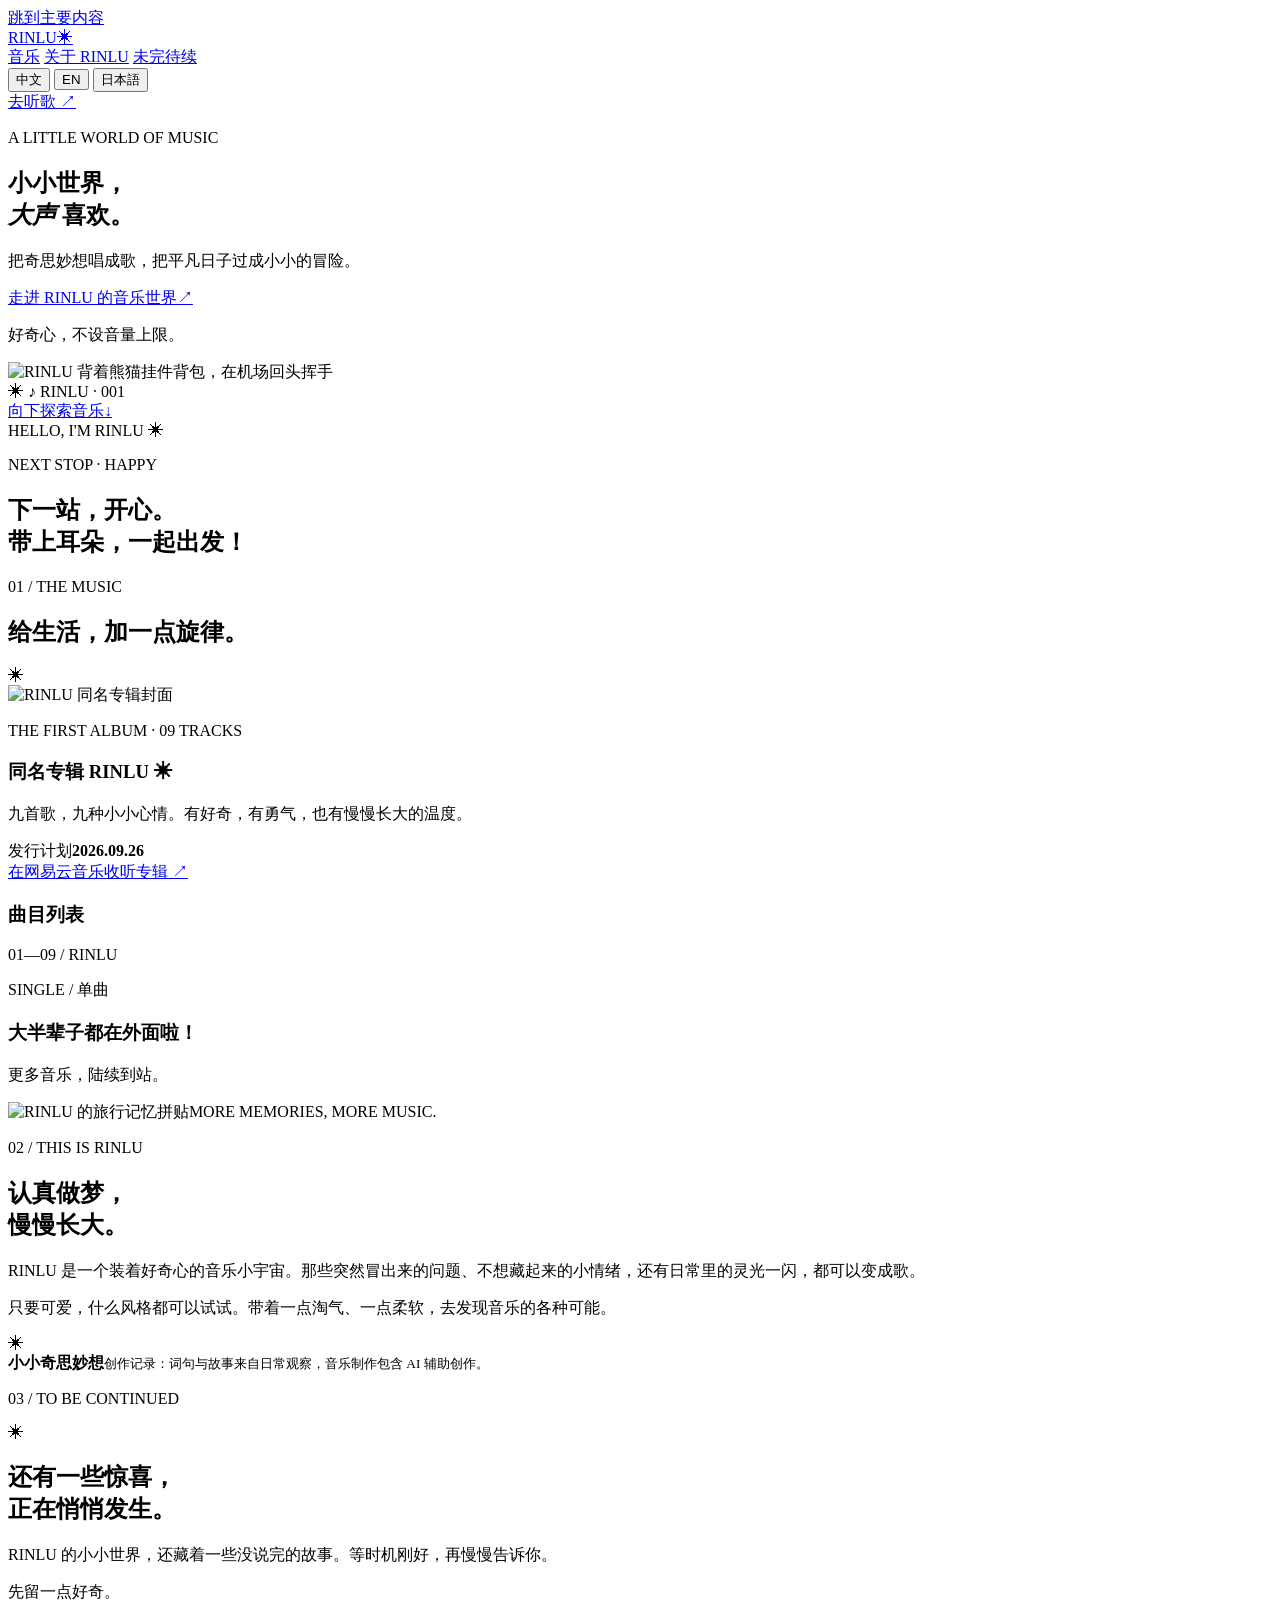
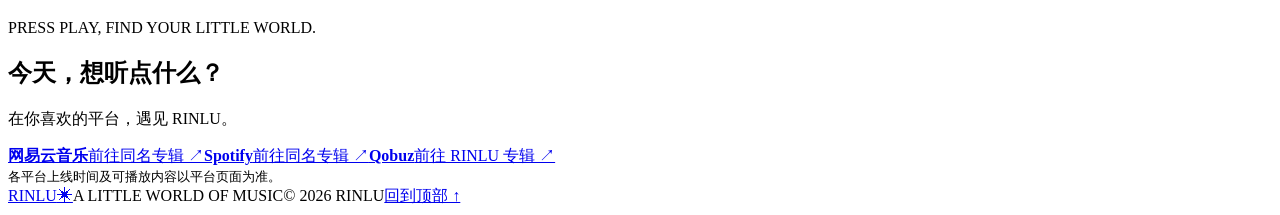
==== site/index.html @ 071d7701 "Add RINLU website homepage" ====
<!DOCTYPE html>
<html lang="zh-CN">
<head>
  <meta charset="UTF-8" />
  <meta name="viewport" content="width=device-width, initial-scale=1" />
  <meta name="theme-color" content="#f9f6ee" />
  <meta name="description" content="RINLU 音乐官方网站。小小世界，大声喜欢。听见好奇、勇气与成长的旋律。" />
  <meta property="og:type" content="website" />
  <meta property="og:title" content="RINLU | Music" />
  <meta property="og:description" content="小小世界，大声喜欢。A Little World of Music." />
  <meta property="og:url" content="https://rinlu.com/" />
  <meta property="og:image" content="https://rinlu.com/assets/rinlu-hero.webp" />
  <link rel="canonical" href="https://rinlu.com/" />
  <link rel="icon" href="/favicon.svg" type="image/svg+xml" />
  <link rel="icon" href="/favicon.ico" sizes="any" />
  <link rel="icon" href="/favicon.png" type="image/png" sizes="32x32" />
  <link rel="apple-touch-icon" href="/apple-touch-icon.png" sizes="180x180" />
  <link rel="manifest" href="/site.webmanifest" />
  <title>RINLU | Music</title>
  <link rel="stylesheet" href="/styles.css" />
  <script src="/app.js" defer></script>
</head>
<body>
  <a class="skip-link" href="#main" data-i18n="skip">跳到主要内容</a>
  <header class="site-header" id="top">
    <a class="wordmark" href="#top" aria-label="RINLU Home">RINLU<span class="asterisk">✳</span></a>
    <nav class="nav" aria-label="Main navigation">
      <a href="#music" data-i18n="navMusic">音乐</a>
      <a href="#about" data-i18n="navAbout">关于 RINLU</a>
      <a href="#next" data-i18n="navNext">未完待续</a>
    </nav>
    <div class="nav-actions">
      <div class="languages" aria-label="Language">
        <button type="button" data-lang="zh" class="is-active" aria-pressed="true">中文</button>
        <button type="button" data-lang="en" aria-pressed="false">EN</button>
        <button type="button" data-lang="ja" aria-pressed="false">日本語</button>
      </div>
      <a href="#music" class="listen-link" data-i18n="listen">去听歌 ↗</a>
    </div>
  </header>

  <main id="main">
    <section class="intro section-shell" aria-labelledby="hero-title">
      <div class="hero-copy">
        <p class="eyebrow"><span class="dot"></span> A LITTLE WORLD OF MUSIC</p>
        <h1 id="hero-title"><span data-i18n="heroLine1">小小世界，</span><br/><em data-i18n="heroLine2">大声</em> <span data-i18n="heroLine3">喜欢。</span></h1>
        <p class="lead" data-i18n="heroLead">把奇思妙想唱成歌，把平凡日子过成小小的冒险。</p>
        <a href="#music" class="primary-btn"><span data-i18n="enter">走进 RINLU 的音乐世界</span><span aria-hidden="true">↗</span></a>
        <p class="tiny-note" data-i18n="curiosity">好奇心，不设音量上限。</p>
      </div>
      <div class="hero-art">
        <div class="hero-image-wrap"><img src="/assets/rinlu-hero.webp" alt="RINLU 背着熊猫挂件背包，在机场回头挥手" loading="eager" width="1254" height="1254" /></div>
        <span class="hero-sticker sticker-star" aria-hidden="true">✳</span>
        <span class="hero-sticker sticker-orbit" aria-hidden="true">♪</span>
        <span class="hero-number">RINLU · 001</span>
      </div>
      <a class="scroll-cue" href="#welcome"><span data-i18n="scroll">向下探索音乐</span><b>↓</b></a>
    </section>

    <section class="welcome section-shell" id="welcome">
      <div class="small-art"><span>HELLO, I'M RINLU <span aria-hidden="true">✳</span></span></div>
      <div class="welcome-title"><p class="eyebrow" data-i18n="nextStopLabel">NEXT STOP · HAPPY</p><h2><span data-i18n="nextStop">下一站，开心。</span><br/><span data-i18n="letsGo">带上耳朵，一起出发！</span></h2></div>
    </section>

    <section class="music-section section-shell" id="music" aria-labelledby="music-title">
      <div class="section-heading"><div><p class="section-index">01 / THE MUSIC</p><h2 id="music-title" data-i18n="musicTitle">给生活，加一点旋律。</h2></div><span class="heading-spark" aria-hidden="true">✳</span></div>
      <div class="album-card">
        <img class="album-cover" src="/assets/rinlu-album.webp" width="1254" height="1254" alt="RINLU 同名专辑封面" loading="lazy" />
        <div class="album-info"><p class="eyebrow">THE FIRST ALBUM · 09 TRACKS</p><h3 data-i18n="debut">同名专辑 <span>RINLU ✳</span></h3><p class="album-desc" data-i18n="albumDesc">九首歌，九种小小心情。有好奇，有勇气，也有慢慢长大的温度。</p><div class="release-date"><span data-i18n="release">发行计划</span><strong>2026.09.26</strong></div><a class="dark-btn" href="https://music.163.com/#/album?id=397565520" target="_blank" rel="noopener noreferrer" data-i18n="albumLink">在网易云音乐收听专辑 ↗</a></div>
      </div>
      <div class="track-header"><h3 data-i18n="tracks">曲目列表</h3><span>01—09 / RINLU</span></div>
      <ol class="track-list" id="track-list" aria-label="RINLU tracks"></ol>
      <div class="single-section"><div><span class="pill">SINGLE / 单曲</span><h3 data-i18n="singleTitle">大半辈子都在外面啦！</h3></div><p data-i18n="singleComing">更多音乐，陆续到站。</p></div>
    </section>

    <section class="about-section section-shell" id="about"><div class="about-art"><img src="/assets/rinlu-memories.webp" alt="RINLU 的旅行记忆拼贴" width="1254" height="1254" loading="lazy"/><span class="about-caption">MORE MEMORIES, MORE MUSIC.</span></div><div class="about-copy"><p class="section-index">02 / THIS IS RINLU</p><h2><span data-i18n="aboutLine1">认真做梦，</span><br/><span data-i18n="aboutLine2">慢慢长大。</span></h2><p data-i18n="aboutP1">RINLU 是一个装着好奇心的音乐小宇宙。那些突然冒出来的问题、不想藏起来的小情绪，还有日常里的灵光一闪，都可以变成歌。</p><p data-i18n="aboutP2">只要可爱，什么风格都可以试试。带着一点淘气、一点柔软，去发现音乐的各种可能。</p><div class="note-box"><span>✳</span><div><strong data-i18n="imagination">小小奇思妙想</strong><small data-i18n="aiNote">创作记录：词句与故事来自日常观察，音乐制作包含 AI 辅助创作。</small></div></div></div></section>
    <section class="next-section section-shell" id="next"><p class="section-index">03 / TO BE CONTINUED</p><span class="giant-spark" aria-hidden="true">✳</span><h2><span data-i18n="nextLine1">还有一些惊喜，</span><br/><span data-i18n="nextLine2">正在悄悄发生。</span></h2><p data-i18n="nextP">RINLU 的小小世界，还藏着一些没说完的故事。等时机刚好，再慢慢告诉你。</p><span class="pill" data-i18n="stayTuned">先留一点好奇。</span></section>
    <section class="cta-section section-shell"><p class="eyebrow">PRESS PLAY, FIND YOUR LITTLE WORLD.</p><h2 data-i18n="ctaTitle">今天，想听点什么？</h2><p data-i18n="ctaSubtitle">在你喜欢的平台，遇见 RINLU。</p><div class="platforms"><a href="https://music.163.com/#/album?id=3975655200" target="_blank" rel="noopener noreferrer"><strong>网易云音乐</strong><span data-i18n="netEase">前往同名专辑 ↗</span></a><a href="https://open.spotify.com/album/0p4NkW11vsliBfYhaqOZvE" target="_blank" rel="noopener noreferrer"><strong>Spotify</strong><span data-i18n="spotify">前往同名专辑 ↗</span></a><a href="https://www.qobuz.com/us-en/album/rinlu-rinlu/zntpy4lhd74th" target="_blank" rel="noopener noreferrer"><strong>Qobuz</strong><span data-i18n="qobuz">前往 RINLU 专辑 ↗</span></a></div><small data-i18n="availability">各平台上线时间及可播放内容以平台页面为准。</small></section>
  </main>
  <footer class="site-footer section-shell"><a class="wordmark" href="#top">RINLU<span class="asterisk">✳</span></a><span>A LITTLE WORLD OF MUSIC</span><span>© 2026 RINLU</span><a href="#top" data-i18n="backTop">回到顶部 ↑</a></footer>
</body>
</html>
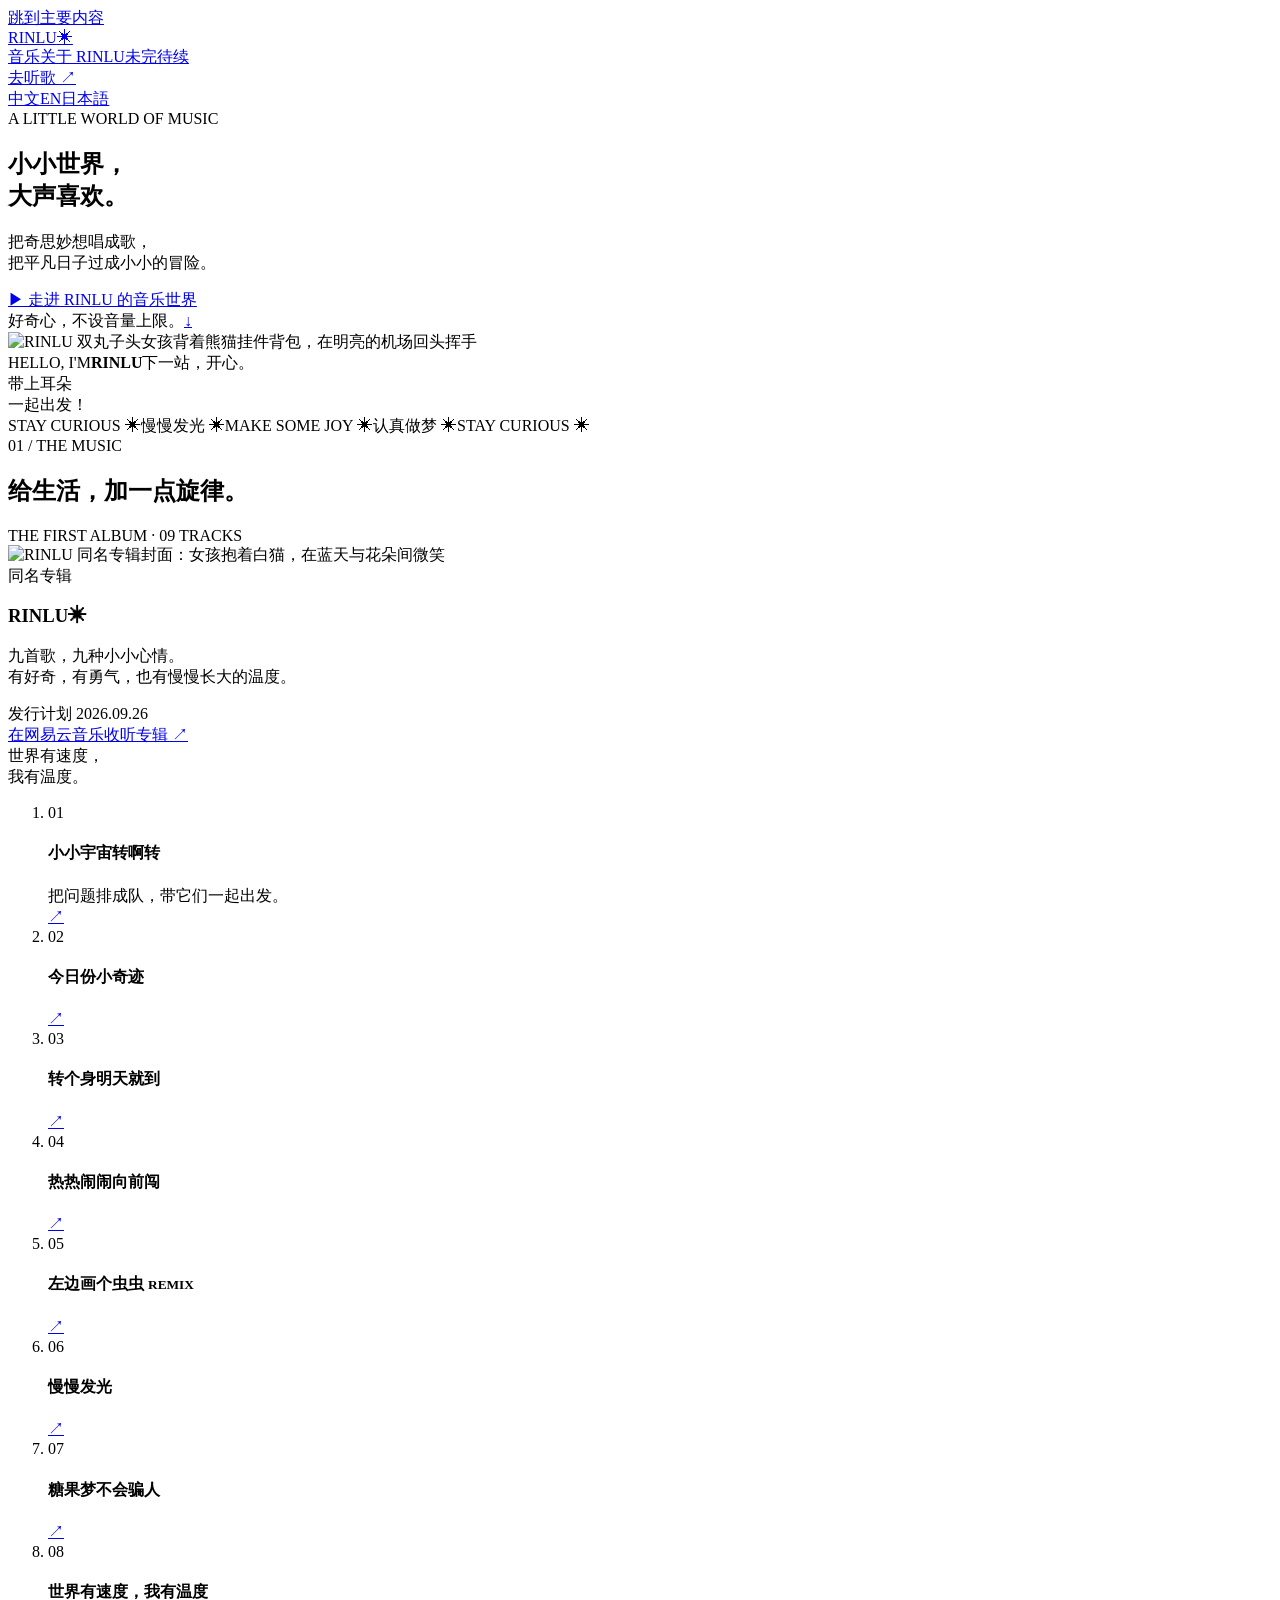
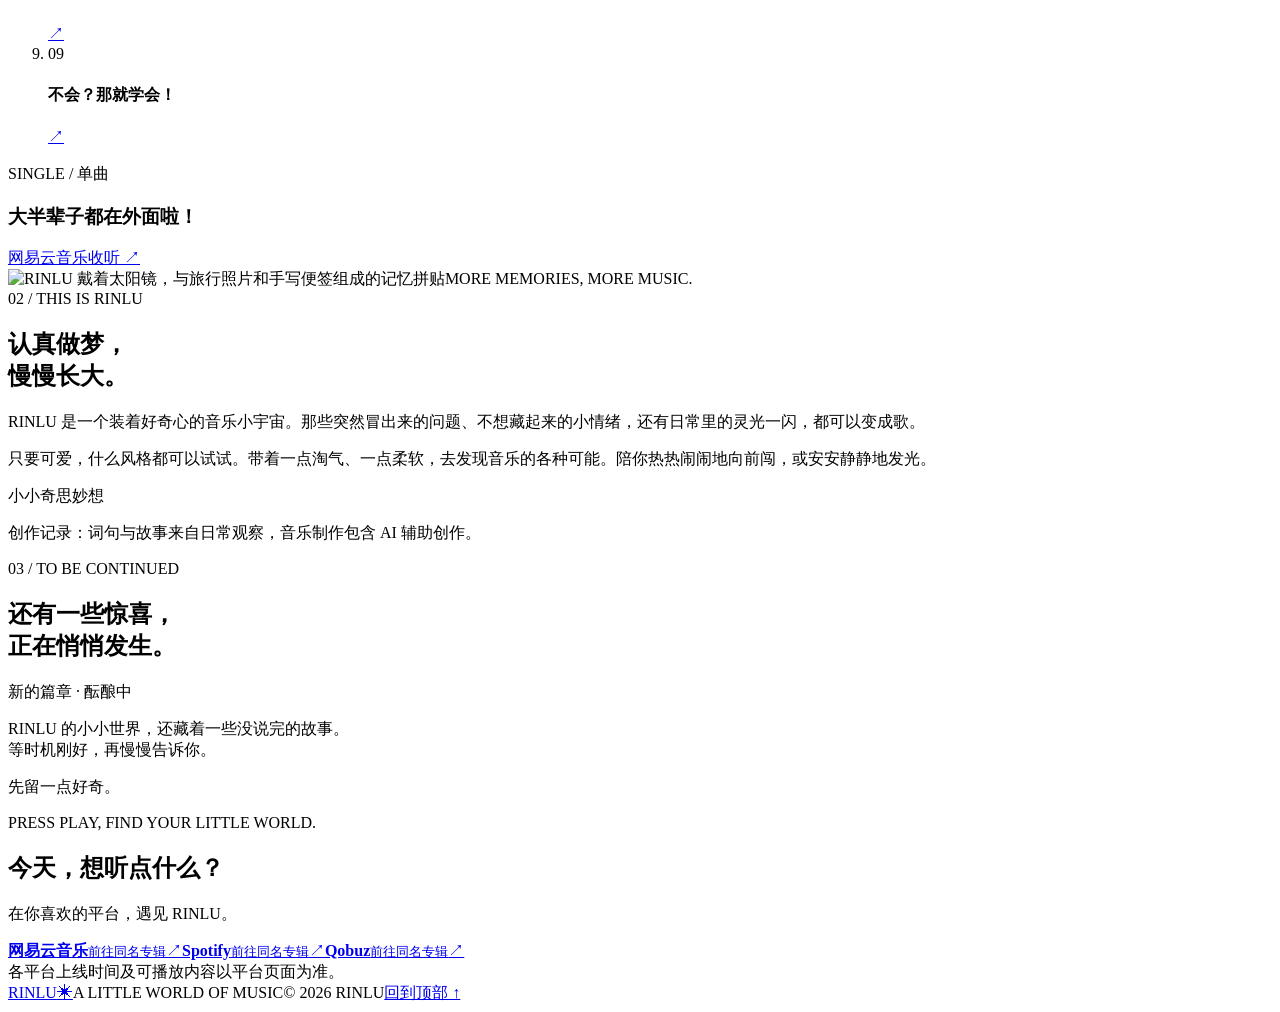
==== commit 81443edf: "Sync latest RINLU Sites content to OVH deployment" ====
--- a/site/index.html
+++ b/site/index.html
@@ -1,82 +1,22 @@
-<!DOCTYPE html>
+<!doctype html>
 <html lang="zh-CN">
 <head>
-  <meta charset="UTF-8" />
-  <meta name="viewport" content="width=device-width, initial-scale=1" />
-  <meta name="theme-color" content="#f9f6ee" />
-  <meta name="description" content="RINLU 音乐官方网站。小小世界，大声喜欢。听见好奇、勇气与成长的旋律。" />
-  <meta property="og:type" content="website" />
-  <meta property="og:title" content="RINLU | Music" />
-  <meta property="og:description" content="小小世界，大声喜欢。A Little World of Music." />
-  <meta property="og:url" content="https://rinlu.com/" />
-  <meta property="og:image" content="https://rinlu.com/assets/rinlu-hero.webp" />
-  <link rel="canonical" href="https://rinlu.com/" />
-  <link rel="icon" href="/favicon.svg" type="image/svg+xml" />
-  <link rel="icon" href="/favicon.ico" sizes="any" />
-  <link rel="icon" href="/favicon.png" type="image/png" sizes="32x32" />
-  <link rel="apple-touch-icon" href="/apple-touch-icon.png" sizes="180x180" />
-  <link rel="manifest" href="/site.webmanifest" />
-  <title>RINLU | Music</title>
-  <link rel="stylesheet" href="/styles.css" />
-  <script src="/app.js" defer></script>
-</head>
+<meta charset="UTF-8"><meta name="viewport" content="width=device-width, initial-scale=1">
+<title>RINLU — A Little World of Music</title>
+<meta name="description" content="欢迎来到 RINLU 的音乐小宇宙。听见好奇、成长与柔软的小情绪，发现同名专辑的九首歌曲。">
+<meta name="theme-color" content="#ffdc32">
+<link rel="icon" type="image/svg+xml" href="data:image/svg+xml,%3Csvg xmlns='http://www.w3.org/2000/svg' viewBox='0 0 64 64'%3E%3Crect width='64' height='64' rx='16' fill='%23ffdc32'/%3E%3Ctext x='32' y='47' font-family='Arial' font-size='46' font-weight='900' text-anchor='middle' fill='%23202425'%3ER%3C/text%3E%3C/svg%3E">
+<link rel="stylesheet" href="/styles.css">
+<link rel="alternate" hreflang="zh-CN" href="index.html"><link rel="alternate" hreflang="en" href="en.html"><link rel="alternate" hreflang="ja" href="ja.html"><link rel="alternate" hreflang="x-default" href="index.html"></head>
 <body>
-  <a class="skip-link" href="#main" data-i18n="skip">跳到主要内容</a>
-  <header class="site-header" id="top">
-    <a class="wordmark" href="#top" aria-label="RINLU Home">RINLU<span class="asterisk">✳</span></a>
-    <nav class="nav" aria-label="Main navigation">
-      <a href="#music" data-i18n="navMusic">音乐</a>
-      <a href="#about" data-i18n="navAbout">关于 RINLU</a>
-      <a href="#next" data-i18n="navNext">未完待续</a>
-    </nav>
-    <div class="nav-actions">
-      <div class="languages" aria-label="Language">
-        <button type="button" data-lang="zh" class="is-active" aria-pressed="true">中文</button>
-        <button type="button" data-lang="en" aria-pressed="false">EN</button>
-        <button type="button" data-lang="ja" aria-pressed="false">日本語</button>
-      </div>
-      <a href="#music" class="listen-link" data-i18n="listen">去听歌 ↗</a>
-    </div>
-  </header>
-
-  <main id="main">
-    <section class="intro section-shell" aria-labelledby="hero-title">
-      <div class="hero-copy">
-        <p class="eyebrow"><span class="dot"></span> A LITTLE WORLD OF MUSIC</p>
-        <h1 id="hero-title"><span data-i18n="heroLine1">小小世界，</span><br/><em data-i18n="heroLine2">大声</em> <span data-i18n="heroLine3">喜欢。</span></h1>
-        <p class="lead" data-i18n="heroLead">把奇思妙想唱成歌，把平凡日子过成小小的冒险。</p>
-        <a href="#music" class="primary-btn"><span data-i18n="enter">走进 RINLU 的音乐世界</span><span aria-hidden="true">↗</span></a>
-        <p class="tiny-note" data-i18n="curiosity">好奇心，不设音量上限。</p>
-      </div>
-      <div class="hero-art">
-        <div class="hero-image-wrap"><img src="/assets/rinlu-hero.webp" alt="RINLU 背着熊猫挂件背包，在机场回头挥手" loading="eager" width="1254" height="1254" /></div>
-        <span class="hero-sticker sticker-star" aria-hidden="true">✳</span>
-        <span class="hero-sticker sticker-orbit" aria-hidden="true">♪</span>
-        <span class="hero-number">RINLU · 001</span>
-      </div>
-      <a class="scroll-cue" href="#welcome"><span data-i18n="scroll">向下探索音乐</span><b>↓</b></a>
-    </section>
-
-    <section class="welcome section-shell" id="welcome">
-      <div class="small-art"><span>HELLO, I'M RINLU <span aria-hidden="true">✳</span></span></div>
-      <div class="welcome-title"><p class="eyebrow" data-i18n="nextStopLabel">NEXT STOP · HAPPY</p><h2><span data-i18n="nextStop">下一站，开心。</span><br/><span data-i18n="letsGo">带上耳朵，一起出发！</span></h2></div>
-    </section>
-
-    <section class="music-section section-shell" id="music" aria-labelledby="music-title">
-      <div class="section-heading"><div><p class="section-index">01 / THE MUSIC</p><h2 id="music-title" data-i18n="musicTitle">给生活，加一点旋律。</h2></div><span class="heading-spark" aria-hidden="true">✳</span></div>
-      <div class="album-card">
-        <img class="album-cover" src="/assets/rinlu-album.webp" width="1254" height="1254" alt="RINLU 同名专辑封面" loading="lazy" />
-        <div class="album-info"><p class="eyebrow">THE FIRST ALBUM · 09 TRACKS</p><h3 data-i18n="debut">同名专辑 <span>RINLU ✳</span></h3><p class="album-desc" data-i18n="albumDesc">九首歌，九种小小心情。有好奇，有勇气，也有慢慢长大的温度。</p><div class="release-date"><span data-i18n="release">发行计划</span><strong>2026.09.26</strong></div><a class="dark-btn" href="https://music.163.com/#/album?id=397565520" target="_blank" rel="noopener noreferrer" data-i18n="albumLink">在网易云音乐收听专辑 ↗</a></div>
-      </div>
-      <div class="track-header"><h3 data-i18n="tracks">曲目列表</h3><span>01—09 / RINLU</span></div>
-      <ol class="track-list" id="track-list" aria-label="RINLU tracks"></ol>
-      <div class="single-section"><div><span class="pill">SINGLE / 单曲</span><h3 data-i18n="singleTitle">大半辈子都在外面啦！</h3></div><p data-i18n="singleComing">更多音乐，陆续到站。</p></div>
-    </section>
-
-    <section class="about-section section-shell" id="about"><div class="about-art"><img src="/assets/rinlu-memories.webp" alt="RINLU 的旅行记忆拼贴" width="1254" height="1254" loading="lazy"/><span class="about-caption">MORE MEMORIES, MORE MUSIC.</span></div><div class="about-copy"><p class="section-index">02 / THIS IS RINLU</p><h2><span data-i18n="aboutLine1">认真做梦，</span><br/><span data-i18n="aboutLine2">慢慢长大。</span></h2><p data-i18n="aboutP1">RINLU 是一个装着好奇心的音乐小宇宙。那些突然冒出来的问题、不想藏起来的小情绪，还有日常里的灵光一闪，都可以变成歌。</p><p data-i18n="aboutP2">只要可爱，什么风格都可以试试。带着一点淘气、一点柔软，去发现音乐的各种可能。</p><div class="note-box"><span>✳</span><div><strong data-i18n="imagination">小小奇思妙想</strong><small data-i18n="aiNote">创作记录：词句与故事来自日常观察，音乐制作包含 AI 辅助创作。</small></div></div></div></section>
-    <section class="next-section section-shell" id="next"><p class="section-index">03 / TO BE CONTINUED</p><span class="giant-spark" aria-hidden="true">✳</span><h2><span data-i18n="nextLine1">还有一些惊喜，</span><br/><span data-i18n="nextLine2">正在悄悄发生。</span></h2><p data-i18n="nextP">RINLU 的小小世界，还藏着一些没说完的故事。等时机刚好，再慢慢告诉你。</p><span class="pill" data-i18n="stayTuned">先留一点好奇。</span></section>
-    <section class="cta-section section-shell"><p class="eyebrow">PRESS PLAY, FIND YOUR LITTLE WORLD.</p><h2 data-i18n="ctaTitle">今天，想听点什么？</h2><p data-i18n="ctaSubtitle">在你喜欢的平台，遇见 RINLU。</p><div class="platforms"><a href="https://music.163.com/#/album?id=3975655200" target="_blank" rel="noopener noreferrer"><strong>网易云音乐</strong><span data-i18n="netEase">前往同名专辑 ↗</span></a><a href="https://open.spotify.com/album/0p4NkW11vsliBfYhaqOZvE" target="_blank" rel="noopener noreferrer"><strong>Spotify</strong><span data-i18n="spotify">前往同名专辑 ↗</span></a><a href="https://www.qobuz.com/us-en/album/rinlu-rinlu/zntpy4lhd74th" target="_blank" rel="noopener noreferrer"><strong>Qobuz</strong><span data-i18n="qobuz">前往 RINLU 专辑 ↗</span></a></div><small data-i18n="availability">各平台上线时间及可播放内容以平台页面为准。</small></section>
-  </main>
-  <footer class="site-footer section-shell"><a class="wordmark" href="#top">RINLU<span class="asterisk">✳</span></a><span>A LITTLE WORLD OF MUSIC</span><span>© 2026 RINLU</span><a href="#top" data-i18n="backTop">回到顶部 ↑</a></footer>
-</body>
-</html>
+<a class="skip" href="#main">跳到主要内容</a>
+<header class="header"><a class="logo" href="#" aria-label="RINLU 首页">RINLU<span>✳</span></a><nav aria-label="主导航"><a href="#music">音乐</a><a href="#about">关于 RINLU</a><a href="#next">未完待续</a></nav><a class="nav-listen" href="https://music.163.com/#/album?id=397565520" target="_blank" rel="noopener noreferrer">去听歌 <span aria-hidden="true">↗</span></a><div class="language-switch" role="group" aria-label="语言切换"><a href="index.html" lang="zh-CN" hreflang="zh-CN" aria-current="page">中文</a><a href="en.html" lang="en" hreflang="en">EN</a><a href="ja.html" lang="ja" hreflang="ja">日本語</a></div></header>
+<main id="main">
+<section class="hero" aria-labelledby="hero-title"><div class="hero-copy"><div class="eyebrow">A LITTLE WORLD OF MUSIC</div><h1 id="hero-title">小小世界，<br>大声<span class="blue">喜欢。</span></h1><p>把奇思妙想唱成歌，<br>把平凡日子过成小小的冒险。</p><a class="button dark" href="https://music.163.com/#/album?id=397565520" target="_blank" rel="noopener noreferrer"><span aria-hidden="true">▶</span> 走进 RINLU 的音乐世界</a><div class="hero-bottom"><span>好奇心，不设音量上限。</span><a href="#music" aria-label="向下探索音乐">↓</a></div></div><div class="hero-art"><img src="/assets/rinlu-hero.webp" alt="RINLU 双丸子头女孩背着熊猫挂件背包，在明亮的机场回头挥手" width="1254" height="1254" fetchpriority="high"><div class="image-caption"><span>HELLO, I'M</span><strong>RINLU</strong><span>下一站，开心。</span></div><div class="sticker">带上耳朵<br>一起出发！</div></div></section>
+<div class="ticker" aria-hidden="true"><span>STAY CURIOUS ✳</span><span>慢慢发光 ✳</span><span>MAKE SOME JOY ✳</span><span>认真做梦 ✳</span><span>STAY CURIOUS ✳</span></div>
+<section id="music" class="music section"><div class="section-heading"><div><div class="eyebrow">01 / THE MUSIC</div><h2>给生活，加一点旋律。</h2></div><span class="label">THE FIRST ALBUM · 09 TRACKS</span></div><div class="album-layout"><div class="album-info"><img class="album-cover" src="/assets/rinlu-album.webp" alt="RINLU 同名专辑封面：女孩抱着白猫，在蓝天与花朵间微笑" width="1254" height="1254" loading="lazy"><div class="album-type">同名专辑</div><h3>RINLU<span>✳</span></h3><p>九首歌，九种小小心情。<br>有好奇，有勇气，也有慢慢长大的温度。</p><div class="release">发行计划 <time datetime="2026-09-26">2026.09.26</time></div><a class="text-link" href="https://music.163.com/#/album?id=397565520" target="_blank" rel="noopener noreferrer">在网易云音乐收听专辑 ↗</a><div class="album-note">世界有速度，<br>我有温度。</div></div><ol class="tracks"><li><span class="number">01</span><div><h4>小小宇宙转啊转</h4><span>把问题排成队，带它们一起出发。</span></div><a class="track-link" href="https://music.163.com/#/song?id=3434331498" target="_blank" rel="noopener noreferrer" aria-label="在网易云音乐收听《小小宇宙转啊转》">↗</a></li><li><span class="number">02</span><h4>今日份小奇迹</h4><a class="track-link" href="https://music.163.com/#/song?id=3434787873" target="_blank" rel="noopener noreferrer" aria-label="在网易云音乐收听《今日份小奇迹》">↗</a></li><li><span class="number">03</span><h4>转个身明天就到</h4><a class="track-link" href="https://music.163.com/#/song?id=3434798925" target="_blank" rel="noopener noreferrer" aria-label="在网易云音乐收听《转个身明天就到》">↗</a></li><li><span class="number">04</span><h4>热热闹闹向前闯</h4><a class="track-link" href="https://music.163.com/#/song?id=3434846056" target="_blank" rel="noopener noreferrer" aria-label="在网易云音乐收听《热热闹闹向前闯》">↗</a></li><li><span class="number">05</span><h4>左边画个虫虫 <small>REMIX</small></h4><a class="track-link" href="https://music.163.com/#/song?id=3435777154" target="_blank" rel="noopener noreferrer" aria-label="在网易云音乐收听《左边画个虫虫 REMIX》">↗</a></li><li><span class="number">06</span><h4>慢慢发光</h4><a class="track-link" href="https://music.163.com/#/song?id=3436729063" target="_blank" rel="noopener noreferrer" aria-label="在网易云音乐收听《慢慢发光》">↗</a></li><li><span class="number">07</span><h4>糖果梦不会骗人</h4><a class="track-link" href="https://music.163.com/#/song?id=3436733595" target="_blank" rel="noopener noreferrer" aria-label="在网易云音乐收听《糖果梦不会骗人》">↗</a></li><li><span class="number">08</span><h4>世界有速度，我有温度</h4><a class="track-link" href="https://music.163.com/#/song?id=3436735500" target="_blank" rel="noopener noreferrer" aria-label="在网易云音乐收听《世界有速度，我有温度》">↗</a></li><li><span class="number">09</span><h4>不会？那就学会！</h4><a class="track-link" href="https://music.163.com/#/song?id=3436738590" target="_blank" rel="noopener noreferrer" aria-label="在网易云音乐收听《不会？那就学会！》">↗</a></li></ol></div><div class="standalone-single"><div><span class="eyebrow">SINGLE / 单曲</span><h3>大半辈子都在外面啦！</h3></div><a href="https://music.163.com/#/song?id=3439718844" target="_blank" rel="noopener noreferrer" aria-label="在网易云音乐收听《大半辈子都在外面啦！》">网易云音乐收听 ↗</a></div></section>
+<section id="about" class="about section"><div class="about-art"><img src="/assets/rinlu-memories.webp" loading="lazy" alt="RINLU 戴着太阳镜，与旅行照片和手写便签组成的记忆拼贴" width="1254" height="1254"><span class="photo-label">MORE MEMORIES, MORE MUSIC.</span></div><div class="about-copy"><div class="eyebrow">02 / THIS IS RINLU</div><h2>认真做梦，<br>慢慢长大。</h2><p>RINLU 是一个装着好奇心的音乐小宇宙。那些突然冒出来的问题、不想藏起来的小情绪，还有日常里的灵光一闪，都可以变成歌。</p><p>只要可爱，什么风格都可以试试。带着一点淘气、一点柔软，去发现音乐的各种可能。陪你热热闹闹地向前闯，或安安静静地发光。</p><div class="tags"><span>小小奇思妙想</span></div><p class="creation-note">创作记录：词句与故事来自日常观察，音乐制作包含 AI 辅助创作。</p></div></section>
+<section id="next" class="teaser section"><div><div class="eyebrow">03 / TO BE CONTINUED</div><h2>还有一些惊喜，<br>正在悄悄发生。</h2></div><div class="teaser-copy"><span class="status">新的篇章 · 酝酿中</span><p>RINLU 的小小世界，还藏着一些没说完的故事。<br>等时机刚好，再慢慢告诉你。</p><p class="small">先留一点好奇。</p></div></section>
+<section id="listen" class="listen section"><div class="eyebrow">PRESS PLAY, FIND YOUR LITTLE WORLD.</div><h2>今天，想听点什么？</h2><p>在你喜欢的平台，遇见 RINLU。</p><div class="platforms"><a href="https://music.163.com/#/album?id=397565520" target="_blank" rel="noopener noreferrer"><span><strong>网易云音乐</strong><small>前往同名专辑</small></span><span aria-hidden="true">↗</span></a><a href="https://open.spotify.com/album/0p4NkW11vsliBfYhaqOZvE" target="_blank" rel="noopener noreferrer"><span><strong>Spotify</strong><small>前往同名专辑</small></span><span aria-hidden="true">↗</span></a><a href="https://www.qobuz.com/us-en/album/rinlu-rinlu/zntpy4lhd74th" target="_blank" rel="noopener noreferrer"><span><strong>Qobuz</strong><small>前往同名专辑</small></span><span aria-hidden="true">↗</span></a></div><span class="availability">各平台上线时间及可播放内容以平台页面为准。</span></section>
+</main><footer><a class="logo" href="#" aria-label="回到首页">RINLU<span>✳</span></a><span>A LITTLE WORLD OF MUSIC</span><span>© 2026 RINLU</span><a href="#main">回到顶部 ↑</a></footer>
+</body></html>
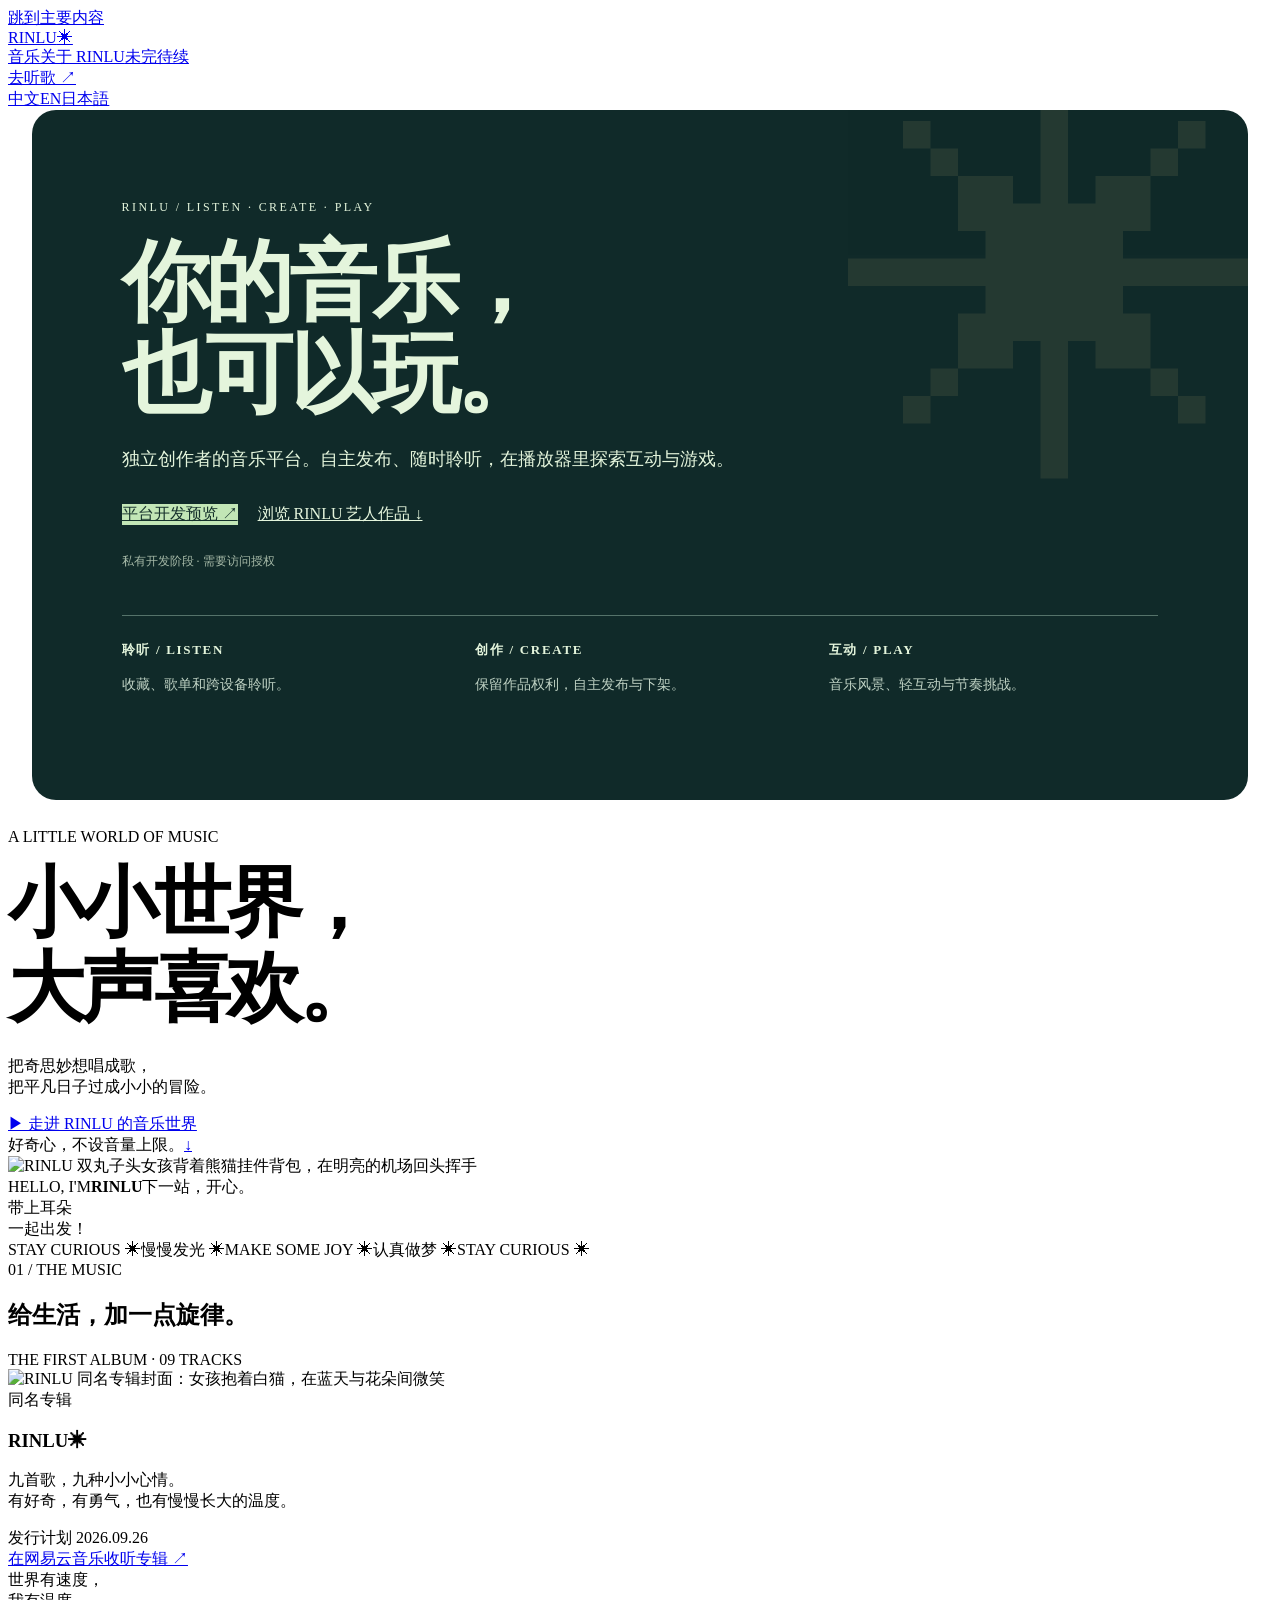
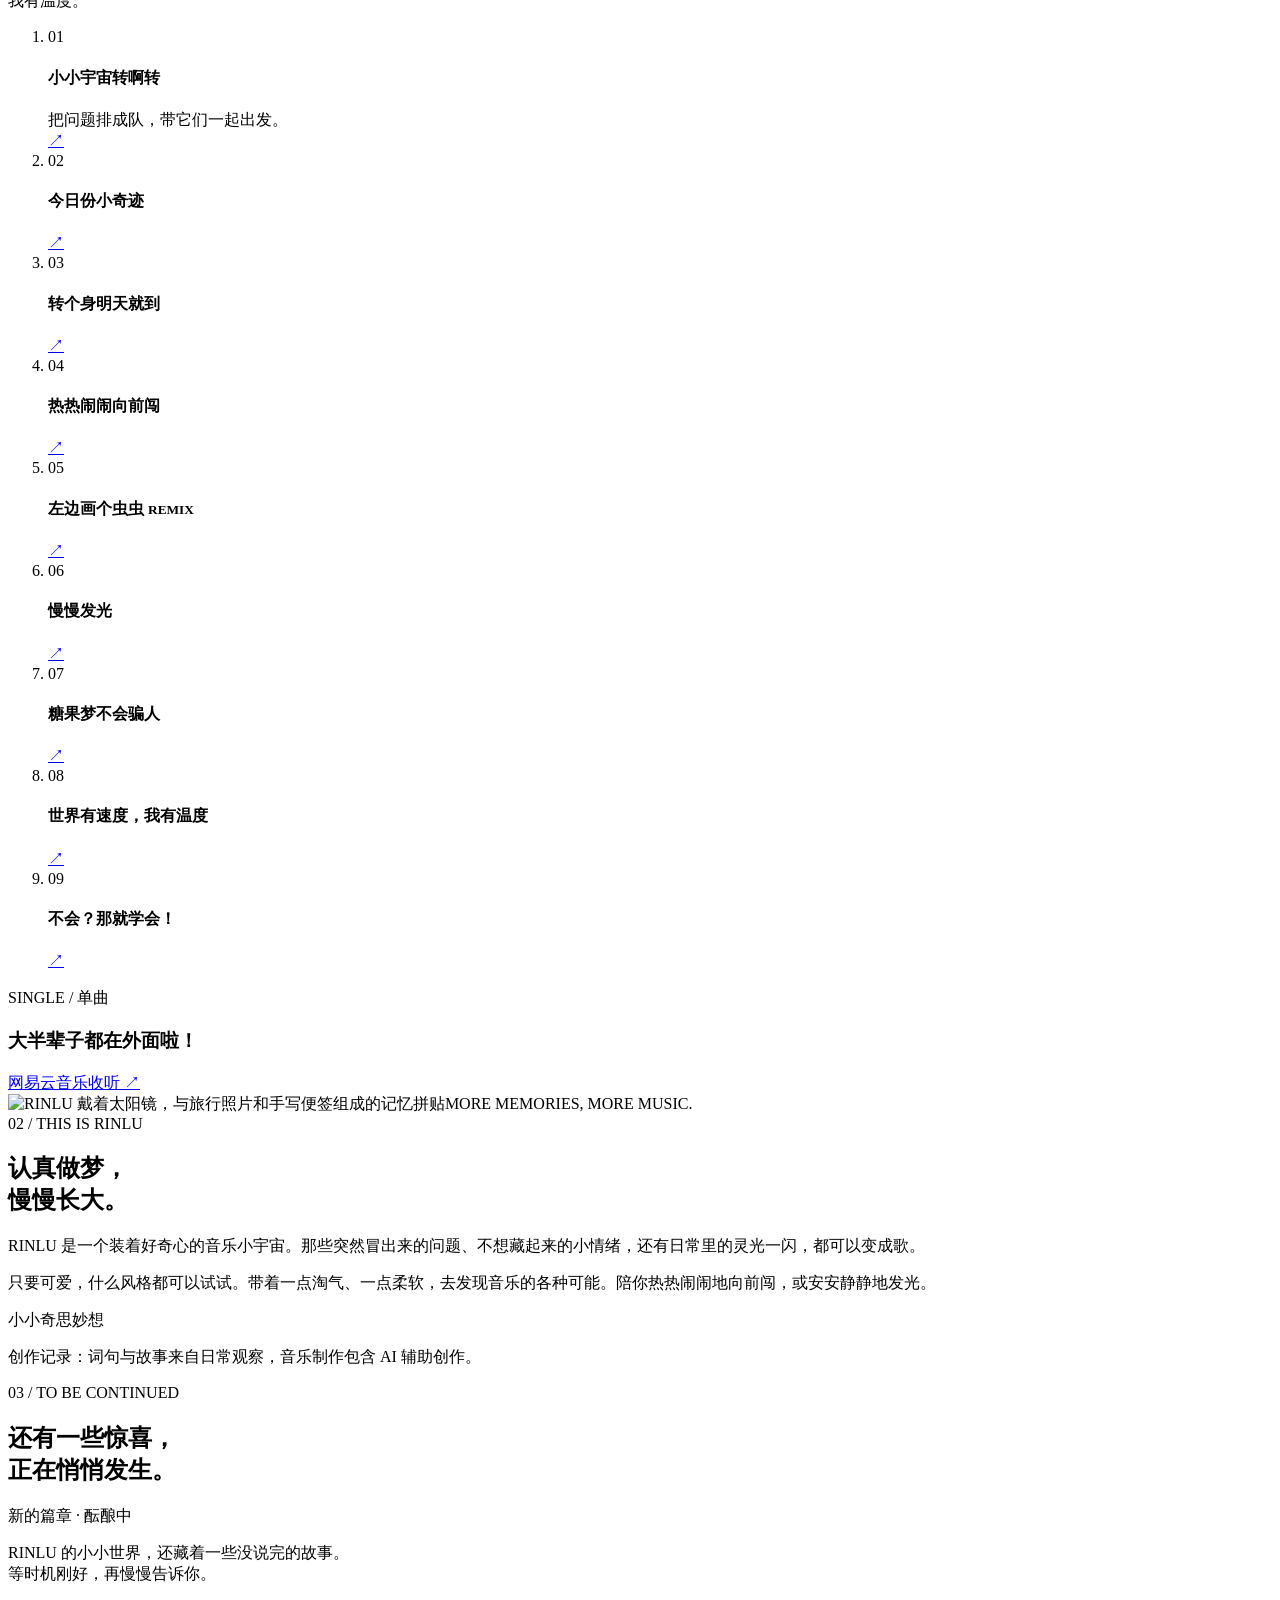
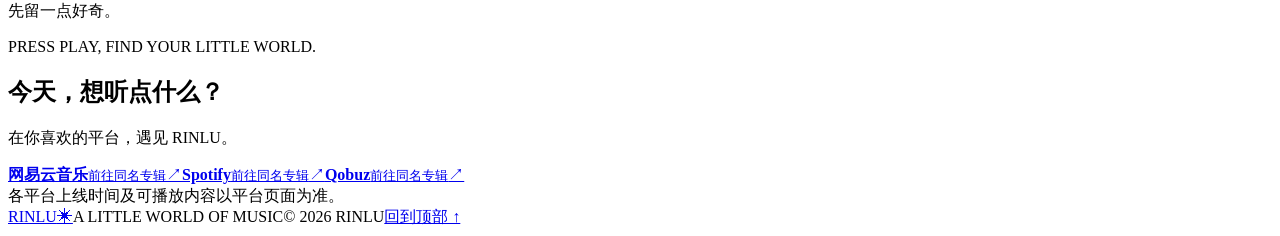
==== commit bb1d1cf6: "Introduce RINLU music platform and retain original artist pages" ====
--- a/site/index.html
+++ b/site/index.html
@@ -2,19 +2,19 @@
 <html lang="zh-CN">
 <head>
 <meta charset="UTF-8"><meta name="viewport" content="width=device-width, initial-scale=1">
-<title>RINLU — A Little World of Music</title>
-<meta name="description" content="欢迎来到 RINLU 的音乐小宇宙。听见好奇、成长与柔软的小情绪，发现同名专辑的九首歌曲。">
+<title>RINLU — 你的音乐，也可以玩</title>
+<meta name="description" content="独立创作者的音乐平台。自主发布、随时聆听，在播放器里探索互动与游戏。">
 <meta name="theme-color" content="#ffdc32">
 <link rel="icon" type="image/svg+xml" href="data:image/svg+xml,%3Csvg xmlns='http://www.w3.org/2000/svg' viewBox='0 0 64 64'%3E%3Crect width='64' height='64' rx='16' fill='%23ffdc32'/%3E%3Ctext x='32' y='47' font-family='Arial' font-size='46' font-weight='900' text-anchor='middle' fill='%23202425'%3ER%3C/text%3E%3C/svg%3E">
 <link rel="stylesheet" href="/styles.css">
-<link rel="alternate" hreflang="zh-CN" href="index.html"><link rel="alternate" hreflang="en" href="en.html"><link rel="alternate" hreflang="ja" href="ja.html"><link rel="alternate" hreflang="x-default" href="index.html"></head>
+<link rel="alternate" hreflang="zh-CN" href="index.html"><link rel="alternate" hreflang="en" href="en.html"><link rel="alternate" hreflang="ja" href="ja.html"><link rel="alternate" hreflang="x-default" href="index.html"><style>.platform-intro{margin:0 24px 28px;background:#102a29;color:#e4f5dc;border-radius:24px;padding:clamp(28px,7vw,96px);position:relative;overflow:hidden}.platform-intro h1{font-size:clamp(42px,7vw,88px);letter-spacing:-.05em;line-height:1.05;margin:22px 0;position:relative}.platform-intro>p{max-width:660px;line-height:1.8;font-size:18px;position:relative}.platform-kicker{letter-spacing:.2em;font-size:12px}.platform-links{display:flex;flex-wrap:wrap;align-items:center;gap:20px;margin:28px 0}.platform-links a{color:inherit}.platform-links .button{background:#c2e6b6;color:#16312c}.platform-note{font-size:12px;opacity:.7}.platform-pillars{display:grid;grid-template-columns:repeat(3,1fr);gap:24px;margin-top:45px;border-top:1px solid #55736a;padding-top:24px}.platform-pillars b{letter-spacing:.13em;font-size:13px}.platform-pillars p{font-size:14px;line-height:1.7;color:#bed1c3}.platform-intro:before{content:'✳';position:absolute;font-size:440px;right:-40px;top:-60px;opacity:.09;color:#ecce86}.hero h2{font-size:clamp(42px,6vw,80px);line-height:1.1;letter-spacing:-.055em;margin:16px 0 25px}@media(max-width:640px){.platform-intro{margin:0 12px 18px;padding:30px 22px}.platform-intro>p{font-size:15px}.platform-pillars{grid-template-columns:1fr;gap:14px}.platform-intro h1{font-size:44px}.platform-links{align-items:start;flex-direction:column}}</style></head>
 <body>
 <a class="skip" href="#main">跳到主要内容</a>
 <header class="header"><a class="logo" href="#" aria-label="RINLU 首页">RINLU<span>✳</span></a><nav aria-label="主导航"><a href="#music">音乐</a><a href="#about">关于 RINLU</a><a href="#next">未完待续</a></nav><a class="nav-listen" href="https://music.163.com/#/album?id=397565520" target="_blank" rel="noopener noreferrer">去听歌 <span aria-hidden="true">↗</span></a><div class="language-switch" role="group" aria-label="语言切换"><a href="index.html" lang="zh-CN" hreflang="zh-CN" aria-current="page">中文</a><a href="en.html" lang="en" hreflang="en">EN</a><a href="ja.html" lang="ja" hreflang="ja">日本語</a></div></header>
-<main id="main">
-<section class="hero" aria-labelledby="hero-title"><div class="hero-copy"><div class="eyebrow">A LITTLE WORLD OF MUSIC</div><h1 id="hero-title">小小世界，<br>大声<span class="blue">喜欢。</span></h1><p>把奇思妙想唱成歌，<br>把平凡日子过成小小的冒险。</p><a class="button dark" href="https://music.163.com/#/album?id=397565520" target="_blank" rel="noopener noreferrer"><span aria-hidden="true">▶</span> 走进 RINLU 的音乐世界</a><div class="hero-bottom"><span>好奇心，不设音量上限。</span><a href="#music" aria-label="向下探索音乐">↓</a></div></div><div class="hero-art"><img src="/assets/rinlu-hero.webp" alt="RINLU 双丸子头女孩背着熊猫挂件背包，在明亮的机场回头挥手" width="1254" height="1254" fetchpriority="high"><div class="image-caption"><span>HELLO, I'M</span><strong>RINLU</strong><span>下一站，开心。</span></div><div class="sticker">带上耳朵<br>一起出发！</div></div></section>
+<main id="main"><section class="platform-intro" id="platform"><div class="platform-kicker">RINLU / LISTEN · CREATE · PLAY</div><h1>你的音乐，<br>也可以玩。</h1><p>独立创作者的音乐平台。自主发布、随时聆听，在播放器里探索互动与游戏。</p><div class="platform-links"><a class="button" href="https://sonora-independent-music.kai-ma.chatgpt.site/" rel="noopener noreferrer">平台开发预览 ↗</a><a href="#music">浏览 RINLU 艺人作品 ↓</a></div><div class="platform-note">私有开发阶段 · 需要访问授权</div><div class="platform-pillars"><article><b>聆听 / LISTEN</b><p>收藏、歌单和跨设备聆听。</p></article><article><b>创作 / CREATE</b><p>保留作品权利，自主发布与下架。</p></article><article><b>互动 / PLAY</b><p>音乐风景、轻互动与节奏挑战。</p></article></div></section>
+<section class="hero" aria-labelledby="hero-title"><div class="hero-copy"><div class="eyebrow">A LITTLE WORLD OF MUSIC</div><h2 id="hero-title">小小世界，<br>大声<span class="blue">喜欢。</span></h2><p>把奇思妙想唱成歌，<br>把平凡日子过成小小的冒险。</p><a class="button dark" href="https://music.163.com/#/album?id=397565520" target="_blank" rel="noopener noreferrer"><span aria-hidden="true">▶</span> 走进 RINLU 的音乐世界</a><div class="hero-bottom"><span>好奇心，不设音量上限。</span><a href="#music" aria-label="向下探索音乐">↓</a></div></div><div class="hero-art"><img src="/assets/rinlu-hero.webp" alt="RINLU 双丸子头女孩背着熊猫挂件背包，在明亮的机场回头挥手" width="1254" height="1254" fetchpriority="high"><div class="image-caption"><span>HELLO, I'M</span><strong>RINLU</strong><span>下一站，开心。</span></div><div class="sticker">带上耳朵<br>一起出发！</div></div></section>
 <div class="ticker" aria-hidden="true"><span>STAY CURIOUS ✳</span><span>慢慢发光 ✳</span><span>MAKE SOME JOY ✳</span><span>认真做梦 ✳</span><span>STAY CURIOUS ✳</span></div>
-<section id="music" class="music section"><div class="section-heading"><div><div class="eyebrow">01 / THE MUSIC</div><h2>给生活，加一点旋律。</h2></div><span class="label">THE FIRST ALBUM · 09 TRACKS</span></div><div class="album-layout"><div class="album-info"><img class="album-cover" src="/assets/rinlu-album.webp" alt="RINLU 同名专辑封面：女孩抱着白猫，在蓝天与花朵间微笑" width="1254" height="1254" loading="lazy"><div class="album-type">同名专辑</div><h3>RINLU<span>✳</span></h3><p>九首歌，九种小小心情。<br>有好奇，有勇气，也有慢慢长大的温度。</p><div class="release">发行计划 <time datetime="2026-09-26">2026.09.26</time></div><a class="text-link" href="https://music.163.com/#/album?id=397565520" target="_blank" rel="noopener noreferrer">在网易云音乐收听专辑 ↗</a><div class="album-note">世界有速度，<br>我有温度。</div></div><ol class="tracks"><li><span class="number">01</span><div><h4>小小宇宙转啊转</h4><span>把问题排成队，带它们一起出发。</span></div><a class="track-link" href="https://music.163.com/#/song?id=3434331498" target="_blank" rel="noopener noreferrer" aria-label="在网易云音乐收听《小小宇宙转啊转》">↗</a></li><li><span class="number">02</span><h4>今日份小奇迹</h4><a class="track-link" href="https://music.163.com/#/song?id=3434787873" target="_blank" rel="noopener noreferrer" aria-label="在网易云音乐收听《今日份小奇迹》">↗</a></li><li><span class="number">03</span><h4>转个身明天就到</h4><a class="track-link" href="https://music.163.com/#/song?id=3434798925" target="_blank" rel="noopener noreferrer" aria-label="在网易云音乐收听《转个身明天就到》">↗</a></li><li><span class="number">04</span><h4>热热闹闹向前闯</h4><a class="track-link" href="https://music.163.com/#/song?id=3434846056" target="_blank" rel="noopener noreferrer" aria-label="在网易云音乐收听《热热闹闹向前闯》">↗</a></li><li><span class="number">05</span><h4>左边画个虫虫 <small>REMIX</small></h4><a class="track-link" href="https://music.163.com/#/song?id=3435777154" target="_blank" rel="noopener noreferrer" aria-label="在网易云音乐收听《左边画个虫虫 REMIX》">↗</a></li><li><span class="number">06</span><h4>慢慢发光</h4><a class="track-link" href="https://music.163.com/#/song?id=3436729063" target="_blank" rel="noopener noreferrer" aria-label="在网易云音乐收听《慢慢发光》">↗</a></li><li><span class="number">07</span><h4>糖果梦不会骗人</h4><a class="track-link" href="https://music.163.com/#/song?id=3436733595" target="_blank" rel="noopener noreferrer" aria-label="在网易云音乐收听《糖果梦不会骗人》">↗</a></li><li><span class="number">08</span><h4>世界有速度，我有温度</h4><a class="track-link" href="https://music.163.com/#/song?id=3436735500" target="_blank" rel="noopener noreferrer" aria-label="在网易云音乐收听《世界有速度，我有温度》">↗</a></li><li><span class="number">09</span><h4>不会？那就学会！</h4><a class="track-link" href="https://music.163.com/#/song?id=3436738590" target="_blank" rel="noopener noreferrer" aria-label="在网易云音乐收听《不会？那就学会！》">↗</a></li></ol></div><div class="standalone-single"><div><span class="eyebrow">SINGLE / 单曲</span><h3>大半辈子都在外面啦！</h3></div><a href="https://music.163.com/#/song?id=3439718844" target="_blank" rel="noopener noreferrer" aria-label="在网易云音乐收听《大半辈子都在外面啦！》">网易云音乐收听 ↗</a></div></section>
+<section id="music" class="music section"><div class="section-heading"><div><div class="eyebrow">01 / THE MUSIC</div><h2>给生活，加一点旋律。</h2></div><span class="label">THE FIRST ALBUM · 09 TRACKS</span></div><div class="album-layout"><div class="album-info"><img class="album-cover" src="/assets/rinlu-album-v2.webp" alt="RINLU 同名专辑封面：女孩抱着白猫，在蓝天与花朵间微笑" width="1254" height="1254" loading="lazy"><div class="album-type">同名专辑</div><h3>RINLU<span>✳</span></h3><p>九首歌，九种小小心情。<br>有好奇，有勇气，也有慢慢长大的温度。</p><div class="release">发行计划 <time datetime="2026-09-26">2026.09.26</time></div><a class="text-link" href="https://music.163.com/#/album?id=397565520" target="_blank" rel="noopener noreferrer">在网易云音乐收听专辑 ↗</a><div class="album-note">世界有速度，<br>我有温度。</div></div><ol class="tracks"><li><span class="number">01</span><div><h4>小小宇宙转啊转</h4><span>把问题排成队，带它们一起出发。</span></div><a class="track-link" href="https://music.163.com/#/song?id=3434331498" target="_blank" rel="noopener noreferrer" aria-label="在网易云音乐收听《小小宇宙转啊转》">↗</a></li><li><span class="number">02</span><h4>今日份小奇迹</h4><a class="track-link" href="https://music.163.com/#/song?id=3434787873" target="_blank" rel="noopener noreferrer" aria-label="在网易云音乐收听《今日份小奇迹》">↗</a></li><li><span class="number">03</span><h4>转个身明天就到</h4><a class="track-link" href="https://music.163.com/#/song?id=3434798925" target="_blank" rel="noopener noreferrer" aria-label="在网易云音乐收听《转个身明天就到》">↗</a></li><li><span class="number">04</span><h4>热热闹闹向前闯</h4><a class="track-link" href="https://music.163.com/#/song?id=3434846056" target="_blank" rel="noopener noreferrer" aria-label="在网易云音乐收听《热热闹闹向前闯》">↗</a></li><li><span class="number">05</span><h4>左边画个虫虫 <small>REMIX</small></h4><a class="track-link" href="https://music.163.com/#/song?id=3435777154" target="_blank" rel="noopener noreferrer" aria-label="在网易云音乐收听《左边画个虫虫 REMIX》">↗</a></li><li><span class="number">06</span><h4>慢慢发光</h4><a class="track-link" href="https://music.163.com/#/song?id=3436729063" target="_blank" rel="noopener noreferrer" aria-label="在网易云音乐收听《慢慢发光》">↗</a></li><li><span class="number">07</span><h4>糖果梦不会骗人</h4><a class="track-link" href="https://music.163.com/#/song?id=3436733595" target="_blank" rel="noopener noreferrer" aria-label="在网易云音乐收听《糖果梦不会骗人》">↗</a></li><li><span class="number">08</span><h4>世界有速度，我有温度</h4><a class="track-link" href="https://music.163.com/#/song?id=3436735500" target="_blank" rel="noopener noreferrer" aria-label="在网易云音乐收听《世界有速度，我有温度》">↗</a></li><li><span class="number">09</span><h4>不会？那就学会！</h4><a class="track-link" href="https://music.163.com/#/song?id=3436738590" target="_blank" rel="noopener noreferrer" aria-label="在网易云音乐收听《不会？那就学会！》">↗</a></li></ol></div><div class="standalone-single"><div><span class="eyebrow">SINGLE / 单曲</span><h3>大半辈子都在外面啦！</h3></div><a href="https://music.163.com/#/song?id=3439718844" target="_blank" rel="noopener noreferrer" aria-label="在网易云音乐收听《大半辈子都在外面啦！》">网易云音乐收听 ↗</a></div></section>
 <section id="about" class="about section"><div class="about-art"><img src="/assets/rinlu-memories.webp" loading="lazy" alt="RINLU 戴着太阳镜，与旅行照片和手写便签组成的记忆拼贴" width="1254" height="1254"><span class="photo-label">MORE MEMORIES, MORE MUSIC.</span></div><div class="about-copy"><div class="eyebrow">02 / THIS IS RINLU</div><h2>认真做梦，<br>慢慢长大。</h2><p>RINLU 是一个装着好奇心的音乐小宇宙。那些突然冒出来的问题、不想藏起来的小情绪，还有日常里的灵光一闪，都可以变成歌。</p><p>只要可爱，什么风格都可以试试。带着一点淘气、一点柔软，去发现音乐的各种可能。陪你热热闹闹地向前闯，或安安静静地发光。</p><div class="tags"><span>小小奇思妙想</span></div><p class="creation-note">创作记录：词句与故事来自日常观察，音乐制作包含 AI 辅助创作。</p></div></section>
 <section id="next" class="teaser section"><div><div class="eyebrow">03 / TO BE CONTINUED</div><h2>还有一些惊喜，<br>正在悄悄发生。</h2></div><div class="teaser-copy"><span class="status">新的篇章 · 酝酿中</span><p>RINLU 的小小世界，还藏着一些没说完的故事。<br>等时机刚好，再慢慢告诉你。</p><p class="small">先留一点好奇。</p></div></section>
 <section id="listen" class="listen section"><div class="eyebrow">PRESS PLAY, FIND YOUR LITTLE WORLD.</div><h2>今天，想听点什么？</h2><p>在你喜欢的平台，遇见 RINLU。</p><div class="platforms"><a href="https://music.163.com/#/album?id=397565520" target="_blank" rel="noopener noreferrer"><span><strong>网易云音乐</strong><small>前往同名专辑</small></span><span aria-hidden="true">↗</span></a><a href="https://open.spotify.com/album/0p4NkW11vsliBfYhaqOZvE" target="_blank" rel="noopener noreferrer"><span><strong>Spotify</strong><small>前往同名专辑</small></span><span aria-hidden="true">↗</span></a><a href="https://www.qobuz.com/us-en/album/rinlu-rinlu/zntpy4lhd74th" target="_blank" rel="noopener noreferrer"><span><strong>Qobuz</strong><small>前往同名专辑</small></span><span aria-hidden="true">↗</span></a></div><span class="availability">各平台上线时间及可播放内容以平台页面为准。</span></section>
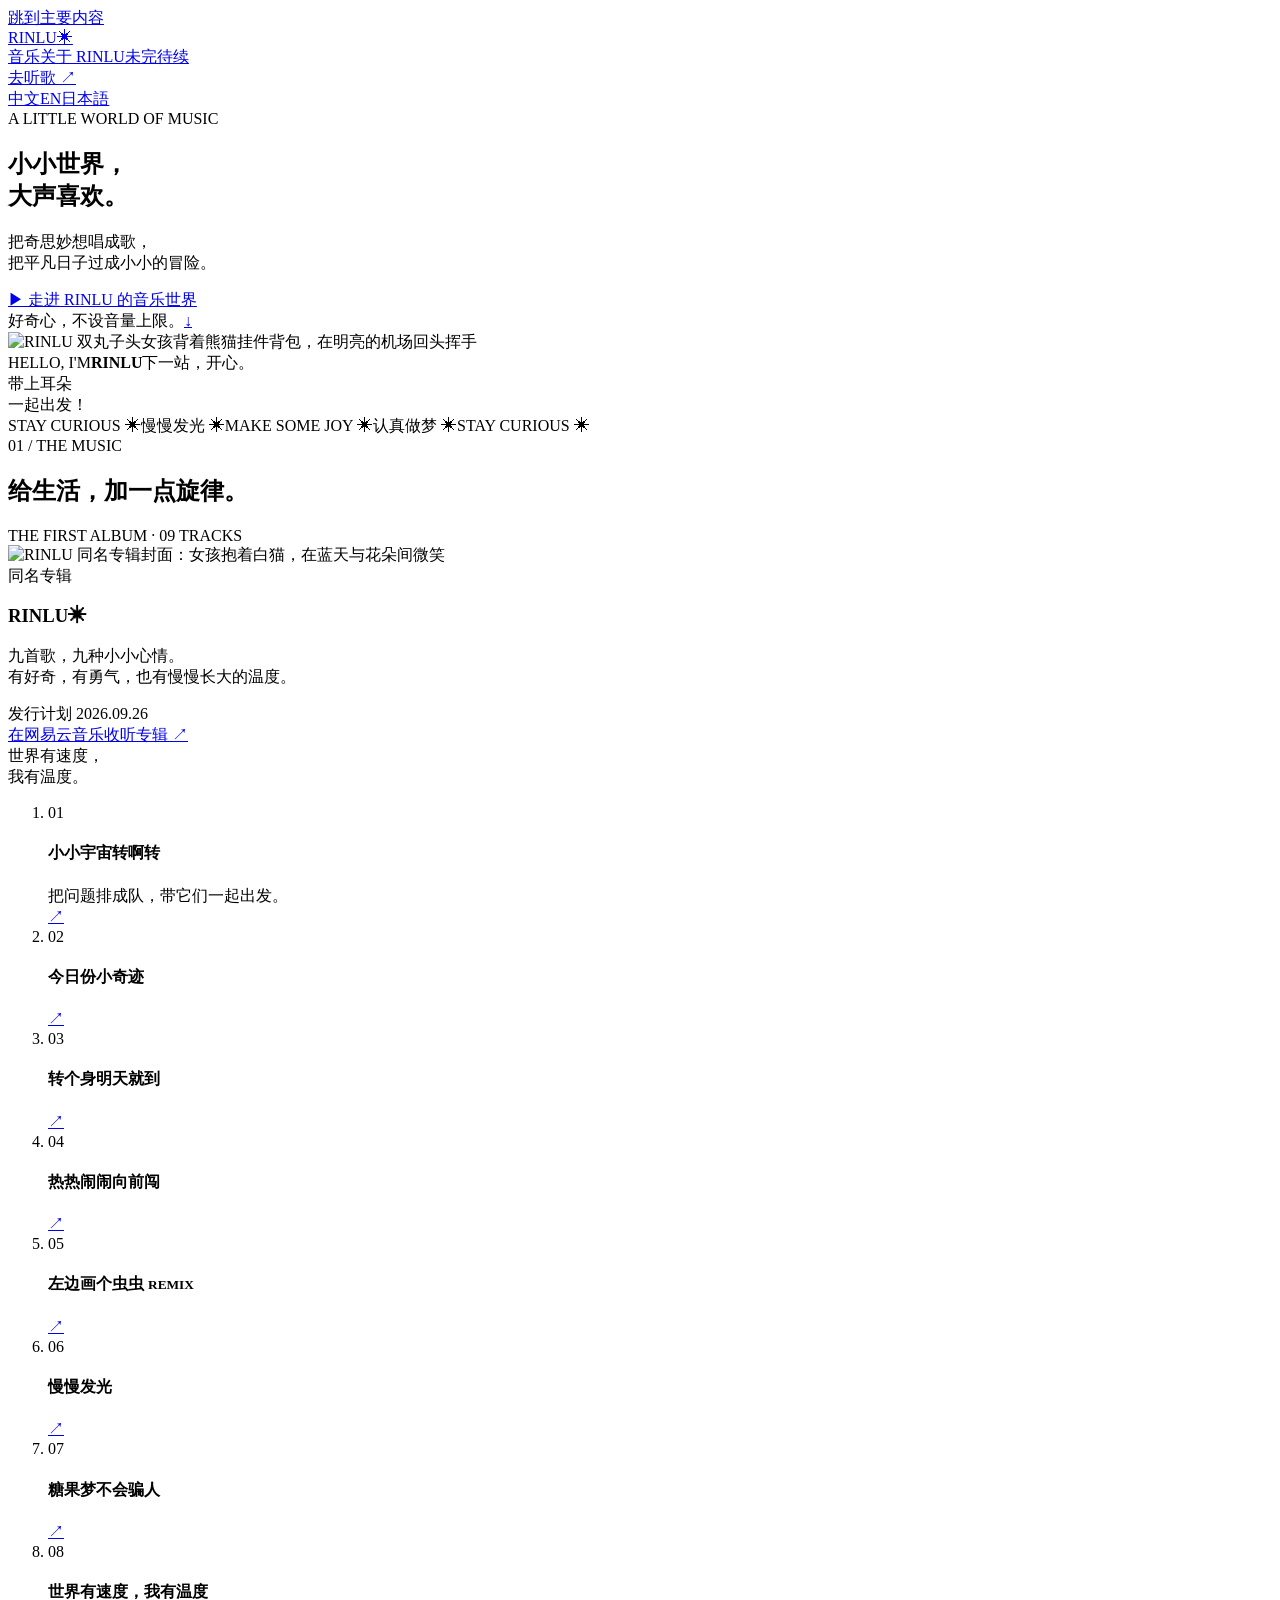
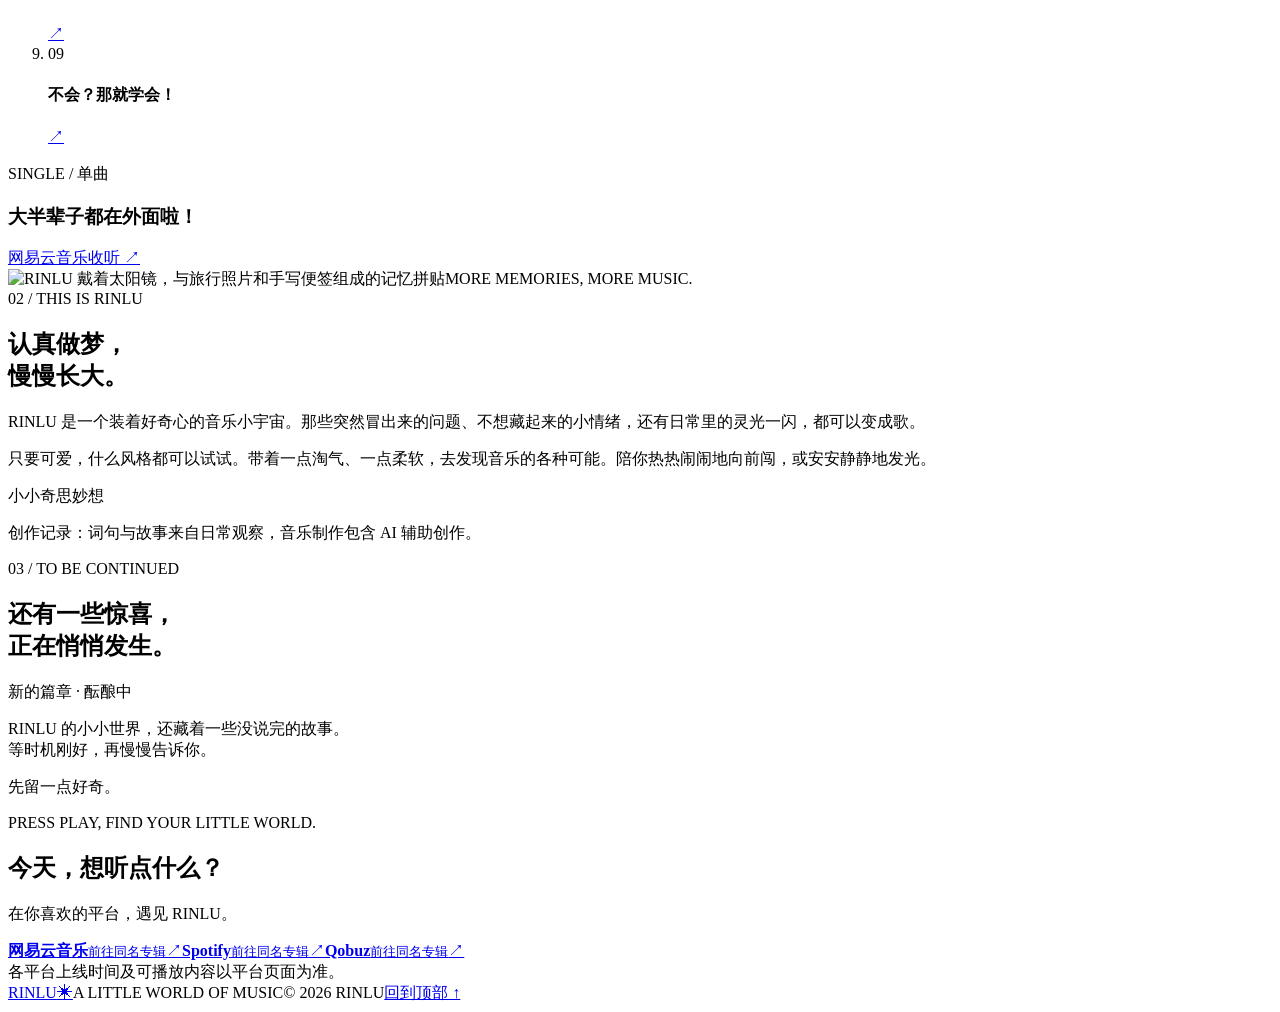
==== commit 31e8f4d0: "Deploy complete RINLU platform at /music using Docker and synchronize canonical releases" ====
--- a/site/index.html
+++ b/site/index.html
@@ -2,17 +2,17 @@
 <html lang="zh-CN">
 <head>
 <meta charset="UTF-8"><meta name="viewport" content="width=device-width, initial-scale=1">
-<title>RINLU — 你的音乐，也可以玩</title>
-<meta name="description" content="独立创作者的音乐平台。自主发布、随时聆听，在播放器里探索互动与游戏。">
+<title>RINLU — 小小世界，大大喜欢。</title>
+<meta name="description" content="RINLU 的音乐、故事与小小奇迹。">
 <meta name="theme-color" content="#ffdc32">
 <link rel="icon" type="image/svg+xml" href="data:image/svg+xml,%3Csvg xmlns='http://www.w3.org/2000/svg' viewBox='0 0 64 64'%3E%3Crect width='64' height='64' rx='16' fill='%23ffdc32'/%3E%3Ctext x='32' y='47' font-family='Arial' font-size='46' font-weight='900' text-anchor='middle' fill='%23202425'%3ER%3C/text%3E%3C/svg%3E">
 <link rel="stylesheet" href="/styles.css">
-<link rel="alternate" hreflang="zh-CN" href="index.html"><link rel="alternate" hreflang="en" href="en.html"><link rel="alternate" hreflang="ja" href="ja.html"><link rel="alternate" hreflang="x-default" href="index.html"><style>.platform-intro{margin:0 24px 28px;background:#102a29;color:#e4f5dc;border-radius:24px;padding:clamp(28px,7vw,96px);position:relative;overflow:hidden}.platform-intro h1{font-size:clamp(42px,7vw,88px);letter-spacing:-.05em;line-height:1.05;margin:22px 0;position:relative}.platform-intro>p{max-width:660px;line-height:1.8;font-size:18px;position:relative}.platform-kicker{letter-spacing:.2em;font-size:12px}.platform-links{display:flex;flex-wrap:wrap;align-items:center;gap:20px;margin:28px 0}.platform-links a{color:inherit}.platform-links .button{background:#c2e6b6;color:#16312c}.platform-note{font-size:12px;opacity:.7}.platform-pillars{display:grid;grid-template-columns:repeat(3,1fr);gap:24px;margin-top:45px;border-top:1px solid #55736a;padding-top:24px}.platform-pillars b{letter-spacing:.13em;font-size:13px}.platform-pillars p{font-size:14px;line-height:1.7;color:#bed1c3}.platform-intro:before{content:'✳';position:absolute;font-size:440px;right:-40px;top:-60px;opacity:.09;color:#ecce86}.hero h2{font-size:clamp(42px,6vw,80px);line-height:1.1;letter-spacing:-.055em;margin:16px 0 25px}@media(max-width:640px){.platform-intro{margin:0 12px 18px;padding:30px 22px}.platform-intro>p{font-size:15px}.platform-pillars{grid-template-columns:1fr;gap:14px}.platform-intro h1{font-size:44px}.platform-links{align-items:start;flex-direction:column}}</style></head>
+<link rel="alternate" hreflang="zh-CN" href="index.html"><link rel="alternate" hreflang="en" href="en.html"><link rel="alternate" hreflang="ja" href="ja.html"><link rel="alternate" hreflang="x-default" href="index.html"></head>
 <body>
 <a class="skip" href="#main">跳到主要内容</a>
 <header class="header"><a class="logo" href="#" aria-label="RINLU 首页">RINLU<span>✳</span></a><nav aria-label="主导航"><a href="#music">音乐</a><a href="#about">关于 RINLU</a><a href="#next">未完待续</a></nav><a class="nav-listen" href="https://music.163.com/#/album?id=397565520" target="_blank" rel="noopener noreferrer">去听歌 <span aria-hidden="true">↗</span></a><div class="language-switch" role="group" aria-label="语言切换"><a href="index.html" lang="zh-CN" hreflang="zh-CN" aria-current="page">中文</a><a href="en.html" lang="en" hreflang="en">EN</a><a href="ja.html" lang="ja" hreflang="ja">日本語</a></div></header>
-<main id="main"><section class="platform-intro" id="platform"><div class="platform-kicker">RINLU / LISTEN · CREATE · PLAY</div><h1>你的音乐，<br>也可以玩。</h1><p>独立创作者的音乐平台。自主发布、随时聆听，在播放器里探索互动与游戏。</p><div class="platform-links"><a class="button" href="https://sonora-independent-music.kai-ma.chatgpt.site/" rel="noopener noreferrer">平台开发预览 ↗</a><a href="#music">浏览 RINLU 艺人作品 ↓</a></div><div class="platform-note">私有开发阶段 · 需要访问授权</div><div class="platform-pillars"><article><b>聆听 / LISTEN</b><p>收藏、歌单和跨设备聆听。</p></article><article><b>创作 / CREATE</b><p>保留作品权利，自主发布与下架。</p></article><article><b>互动 / PLAY</b><p>音乐风景、轻互动与节奏挑战。</p></article></div></section>
-<section class="hero" aria-labelledby="hero-title"><div class="hero-copy"><div class="eyebrow">A LITTLE WORLD OF MUSIC</div><h2 id="hero-title">小小世界，<br>大声<span class="blue">喜欢。</span></h2><p>把奇思妙想唱成歌，<br>把平凡日子过成小小的冒险。</p><a class="button dark" href="https://music.163.com/#/album?id=397565520" target="_blank" rel="noopener noreferrer"><span aria-hidden="true">▶</span> 走进 RINLU 的音乐世界</a><div class="hero-bottom"><span>好奇心，不设音量上限。</span><a href="#music" aria-label="向下探索音乐">↓</a></div></div><div class="hero-art"><img src="/assets/rinlu-hero.webp" alt="RINLU 双丸子头女孩背着熊猫挂件背包，在明亮的机场回头挥手" width="1254" height="1254" fetchpriority="high"><div class="image-caption"><span>HELLO, I'M</span><strong>RINLU</strong><span>下一站，开心。</span></div><div class="sticker">带上耳朵<br>一起出发！</div></div></section>
+<main id="main">
+<section class="hero" aria-labelledby="hero-title"><div class="hero-copy"><div class="eyebrow">A LITTLE WORLD OF MUSIC</div><h1 id="hero-title">小小世界，<br>大声<span class="blue">喜欢。</span></h1><p>把奇思妙想唱成歌，<br>把平凡日子过成小小的冒险。</p><a class="button dark" href="https://music.163.com/#/album?id=397565520" target="_blank" rel="noopener noreferrer"><span aria-hidden="true">▶</span> 走进 RINLU 的音乐世界</a><div class="hero-bottom"><span>好奇心，不设音量上限。</span><a href="#music" aria-label="向下探索音乐">↓</a></div></div><div class="hero-art"><img src="/assets/rinlu-hero.webp" alt="RINLU 双丸子头女孩背着熊猫挂件背包，在明亮的机场回头挥手" width="1254" height="1254" fetchpriority="high"><div class="image-caption"><span>HELLO, I'M</span><strong>RINLU</strong><span>下一站，开心。</span></div><div class="sticker">带上耳朵<br>一起出发！</div></div></section>
 <div class="ticker" aria-hidden="true"><span>STAY CURIOUS ✳</span><span>慢慢发光 ✳</span><span>MAKE SOME JOY ✳</span><span>认真做梦 ✳</span><span>STAY CURIOUS ✳</span></div>
 <section id="music" class="music section"><div class="section-heading"><div><div class="eyebrow">01 / THE MUSIC</div><h2>给生活，加一点旋律。</h2></div><span class="label">THE FIRST ALBUM · 09 TRACKS</span></div><div class="album-layout"><div class="album-info"><img class="album-cover" src="/assets/rinlu-album-v2.webp" alt="RINLU 同名专辑封面：女孩抱着白猫，在蓝天与花朵间微笑" width="1254" height="1254" loading="lazy"><div class="album-type">同名专辑</div><h3>RINLU<span>✳</span></h3><p>九首歌，九种小小心情。<br>有好奇，有勇气，也有慢慢长大的温度。</p><div class="release">发行计划 <time datetime="2026-09-26">2026.09.26</time></div><a class="text-link" href="https://music.163.com/#/album?id=397565520" target="_blank" rel="noopener noreferrer">在网易云音乐收听专辑 ↗</a><div class="album-note">世界有速度，<br>我有温度。</div></div><ol class="tracks"><li><span class="number">01</span><div><h4>小小宇宙转啊转</h4><span>把问题排成队，带它们一起出发。</span></div><a class="track-link" href="https://music.163.com/#/song?id=3434331498" target="_blank" rel="noopener noreferrer" aria-label="在网易云音乐收听《小小宇宙转啊转》">↗</a></li><li><span class="number">02</span><h4>今日份小奇迹</h4><a class="track-link" href="https://music.163.com/#/song?id=3434787873" target="_blank" rel="noopener noreferrer" aria-label="在网易云音乐收听《今日份小奇迹》">↗</a></li><li><span class="number">03</span><h4>转个身明天就到</h4><a class="track-link" href="https://music.163.com/#/song?id=3434798925" target="_blank" rel="noopener noreferrer" aria-label="在网易云音乐收听《转个身明天就到》">↗</a></li><li><span class="number">04</span><h4>热热闹闹向前闯</h4><a class="track-link" href="https://music.163.com/#/song?id=3434846056" target="_blank" rel="noopener noreferrer" aria-label="在网易云音乐收听《热热闹闹向前闯》">↗</a></li><li><span class="number">05</span><h4>左边画个虫虫 <small>REMIX</small></h4><a class="track-link" href="https://music.163.com/#/song?id=3435777154" target="_blank" rel="noopener noreferrer" aria-label="在网易云音乐收听《左边画个虫虫 REMIX》">↗</a></li><li><span class="number">06</span><h4>慢慢发光</h4><a class="track-link" href="https://music.163.com/#/song?id=3436729063" target="_blank" rel="noopener noreferrer" aria-label="在网易云音乐收听《慢慢发光》">↗</a></li><li><span class="number">07</span><h4>糖果梦不会骗人</h4><a class="track-link" href="https://music.163.com/#/song?id=3436733595" target="_blank" rel="noopener noreferrer" aria-label="在网易云音乐收听《糖果梦不会骗人》">↗</a></li><li><span class="number">08</span><h4>世界有速度，我有温度</h4><a class="track-link" href="https://music.163.com/#/song?id=3436735500" target="_blank" rel="noopener noreferrer" aria-label="在网易云音乐收听《世界有速度，我有温度》">↗</a></li><li><span class="number">09</span><h4>不会？那就学会！</h4><a class="track-link" href="https://music.163.com/#/song?id=3436738590" target="_blank" rel="noopener noreferrer" aria-label="在网易云音乐收听《不会？那就学会！》">↗</a></li></ol></div><div class="standalone-single"><div><span class="eyebrow">SINGLE / 单曲</span><h3>大半辈子都在外面啦！</h3></div><a href="https://music.163.com/#/song?id=3439718844" target="_blank" rel="noopener noreferrer" aria-label="在网易云音乐收听《大半辈子都在外面啦！》">网易云音乐收听 ↗</a></div></section>
 <section id="about" class="about section"><div class="about-art"><img src="/assets/rinlu-memories.webp" loading="lazy" alt="RINLU 戴着太阳镜，与旅行照片和手写便签组成的记忆拼贴" width="1254" height="1254"><span class="photo-label">MORE MEMORIES, MORE MUSIC.</span></div><div class="about-copy"><div class="eyebrow">02 / THIS IS RINLU</div><h2>认真做梦，<br>慢慢长大。</h2><p>RINLU 是一个装着好奇心的音乐小宇宙。那些突然冒出来的问题、不想藏起来的小情绪，还有日常里的灵光一闪，都可以变成歌。</p><p>只要可爱，什么风格都可以试试。带着一点淘气、一点柔软，去发现音乐的各种可能。陪你热热闹闹地向前闯，或安安静静地发光。</p><div class="tags"><span>小小奇思妙想</span></div><p class="creation-note">创作记录：词句与故事来自日常观察，音乐制作包含 AI 辅助创作。</p></div></section>
@@ -20,3 +20,4 @@
 <section id="listen" class="listen section"><div class="eyebrow">PRESS PLAY, FIND YOUR LITTLE WORLD.</div><h2>今天，想听点什么？</h2><p>在你喜欢的平台，遇见 RINLU。</p><div class="platforms"><a href="https://music.163.com/#/album?id=397565520" target="_blank" rel="noopener noreferrer"><span><strong>网易云音乐</strong><small>前往同名专辑</small></span><span aria-hidden="true">↗</span></a><a href="https://open.spotify.com/album/0p4NkW11vsliBfYhaqOZvE" target="_blank" rel="noopener noreferrer"><span><strong>Spotify</strong><small>前往同名专辑</small></span><span aria-hidden="true">↗</span></a><a href="https://www.qobuz.com/us-en/album/rinlu-rinlu/zntpy4lhd74th" target="_blank" rel="noopener noreferrer"><span><strong>Qobuz</strong><small>前往同名专辑</small></span><span aria-hidden="true">↗</span></a></div><span class="availability">各平台上线时间及可播放内容以平台页面为准。</span></section>
 </main><footer><a class="logo" href="#" aria-label="回到首页">RINLU<span>✳</span></a><span>A LITTLE WORLD OF MUSIC</span><span>© 2026 RINLU</span><a href="#main">回到顶部 ↑</a></footer>
 </body></html>
+
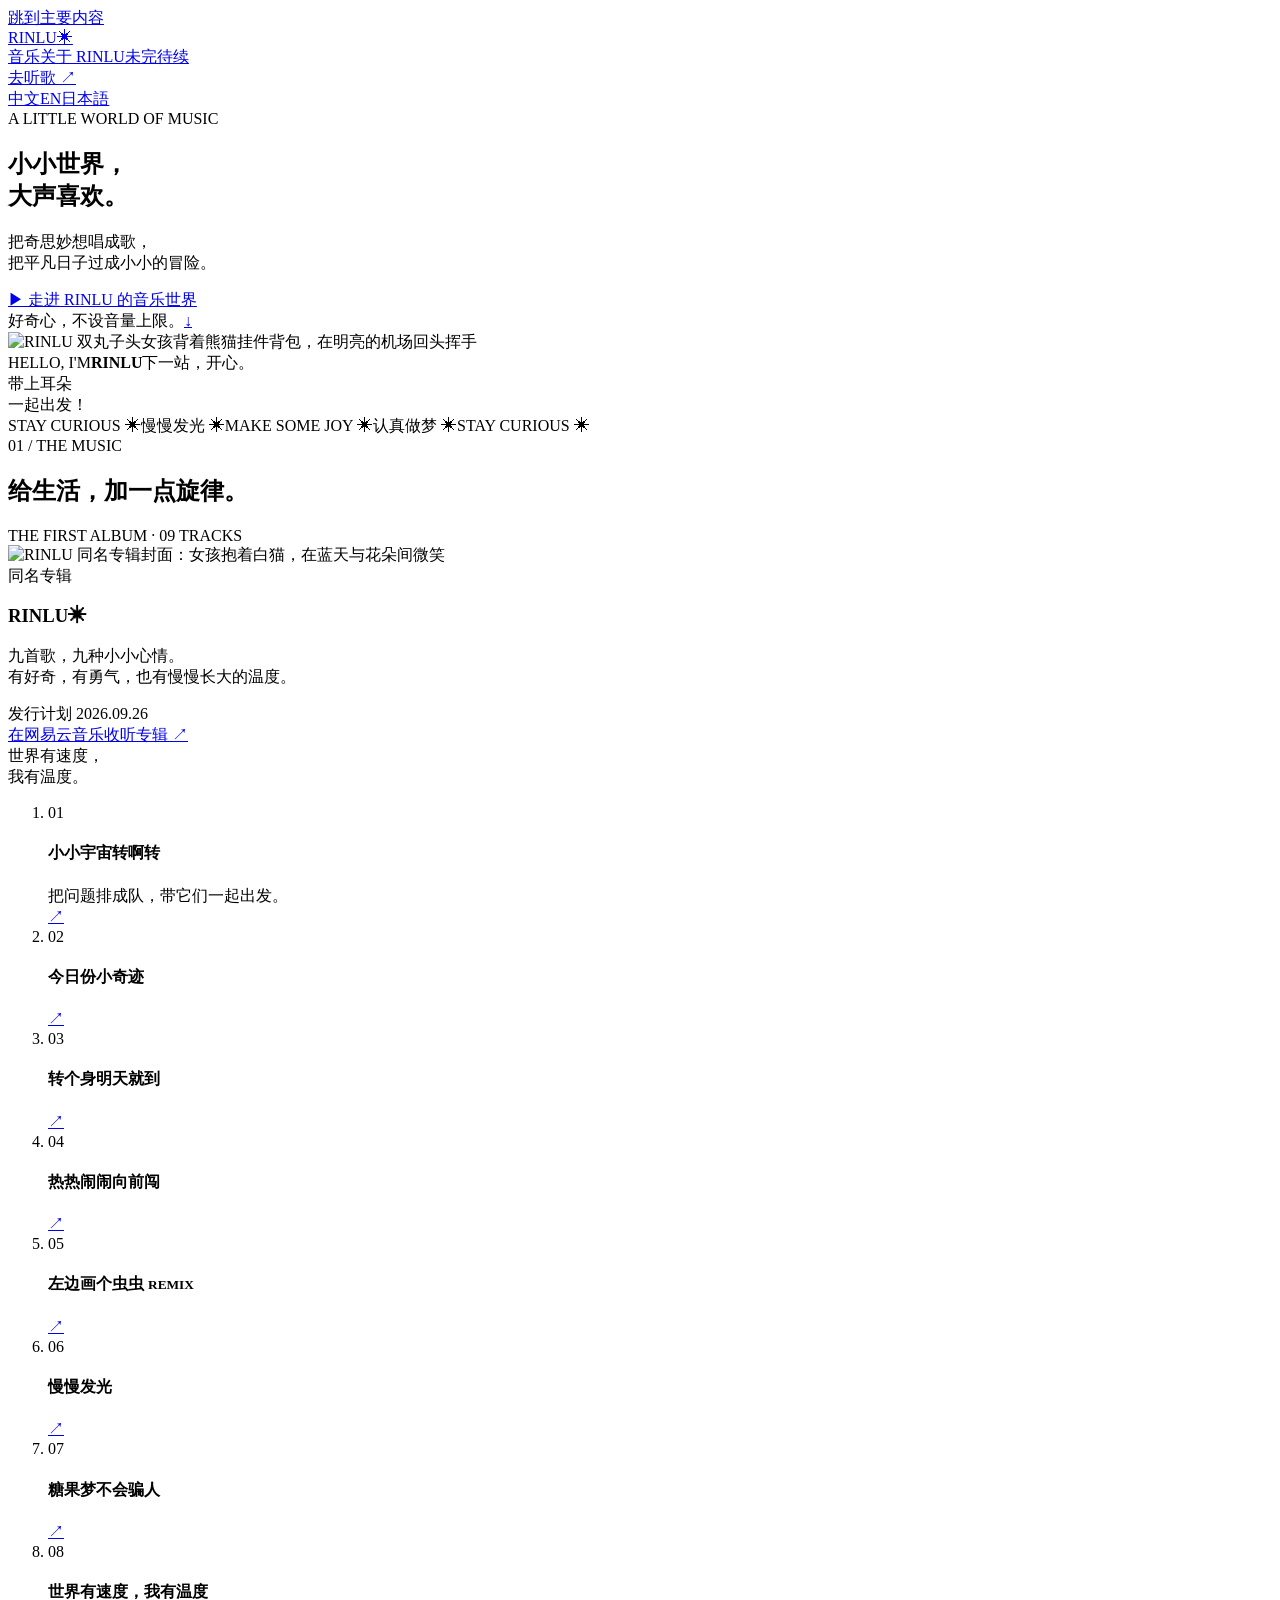
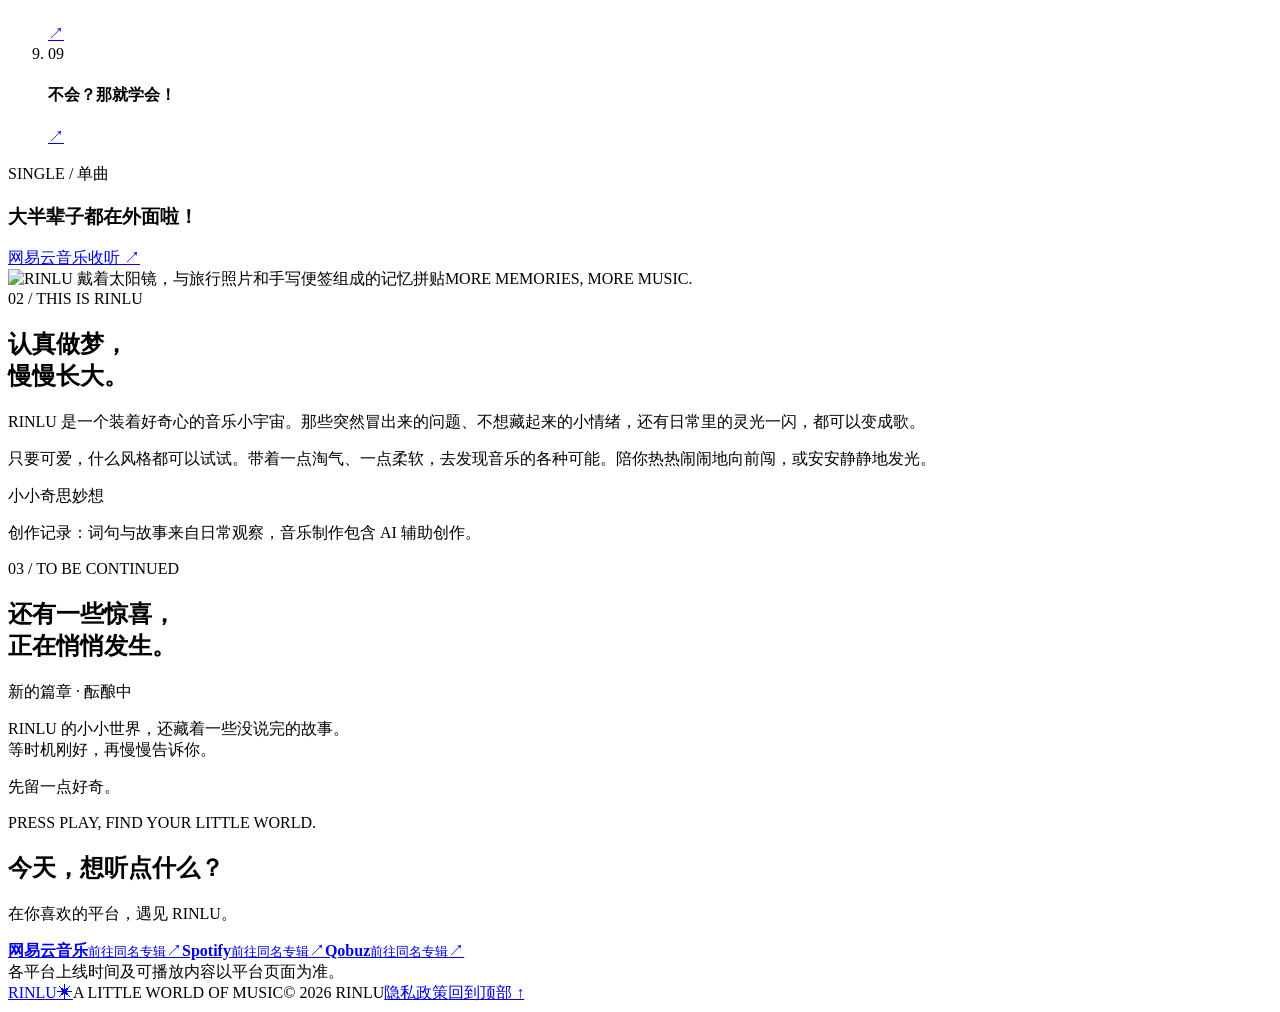
==== commit 8d059dff: "feat: link privacy policy from site/index.html footer" ====
--- a/site/index.html
+++ b/site/index.html
@@ -18,6 +18,6 @@
 <section id="about" class="about section"><div class="about-art"><img src="/assets/rinlu-memories.webp" loading="lazy" alt="RINLU 戴着太阳镜，与旅行照片和手写便签组成的记忆拼贴" width="1254" height="1254"><span class="photo-label">MORE MEMORIES, MORE MUSIC.</span></div><div class="about-copy"><div class="eyebrow">02 / THIS IS RINLU</div><h2>认真做梦，<br>慢慢长大。</h2><p>RINLU 是一个装着好奇心的音乐小宇宙。那些突然冒出来的问题、不想藏起来的小情绪，还有日常里的灵光一闪，都可以变成歌。</p><p>只要可爱，什么风格都可以试试。带着一点淘气、一点柔软，去发现音乐的各种可能。陪你热热闹闹地向前闯，或安安静静地发光。</p><div class="tags"><span>小小奇思妙想</span></div><p class="creation-note">创作记录：词句与故事来自日常观察，音乐制作包含 AI 辅助创作。</p></div></section>
 <section id="next" class="teaser section"><div><div class="eyebrow">03 / TO BE CONTINUED</div><h2>还有一些惊喜，<br>正在悄悄发生。</h2></div><div class="teaser-copy"><span class="status">新的篇章 · 酝酿中</span><p>RINLU 的小小世界，还藏着一些没说完的故事。<br>等时机刚好，再慢慢告诉你。</p><p class="small">先留一点好奇。</p></div></section>
 <section id="listen" class="listen section"><div class="eyebrow">PRESS PLAY, FIND YOUR LITTLE WORLD.</div><h2>今天，想听点什么？</h2><p>在你喜欢的平台，遇见 RINLU。</p><div class="platforms"><a href="https://music.163.com/#/album?id=397565520" target="_blank" rel="noopener noreferrer"><span><strong>网易云音乐</strong><small>前往同名专辑</small></span><span aria-hidden="true">↗</span></a><a href="https://open.spotify.com/album/0p4NkW11vsliBfYhaqOZvE" target="_blank" rel="noopener noreferrer"><span><strong>Spotify</strong><small>前往同名专辑</small></span><span aria-hidden="true">↗</span></a><a href="https://www.qobuz.com/us-en/album/rinlu-rinlu/zntpy4lhd74th" target="_blank" rel="noopener noreferrer"><span><strong>Qobuz</strong><small>前往同名专辑</small></span><span aria-hidden="true">↗</span></a></div><span class="availability">各平台上线时间及可播放内容以平台页面为准。</span></section>
-</main><footer><a class="logo" href="#" aria-label="回到首页">RINLU<span>✳</span></a><span>A LITTLE WORLD OF MUSIC</span><span>© 2026 RINLU</span><a href="#main">回到顶部 ↑</a></footer>
+</main><footer><a class="logo" href="#" aria-label="回到首页">RINLU<span>✳</span></a><span>A LITTLE WORLD OF MUSIC</span><span>© 2026 RINLU</span><a href="/music/privacy">隐私政策</a><a href="#main">回到顶部 ↑</a></footer>
 </body></html>
 
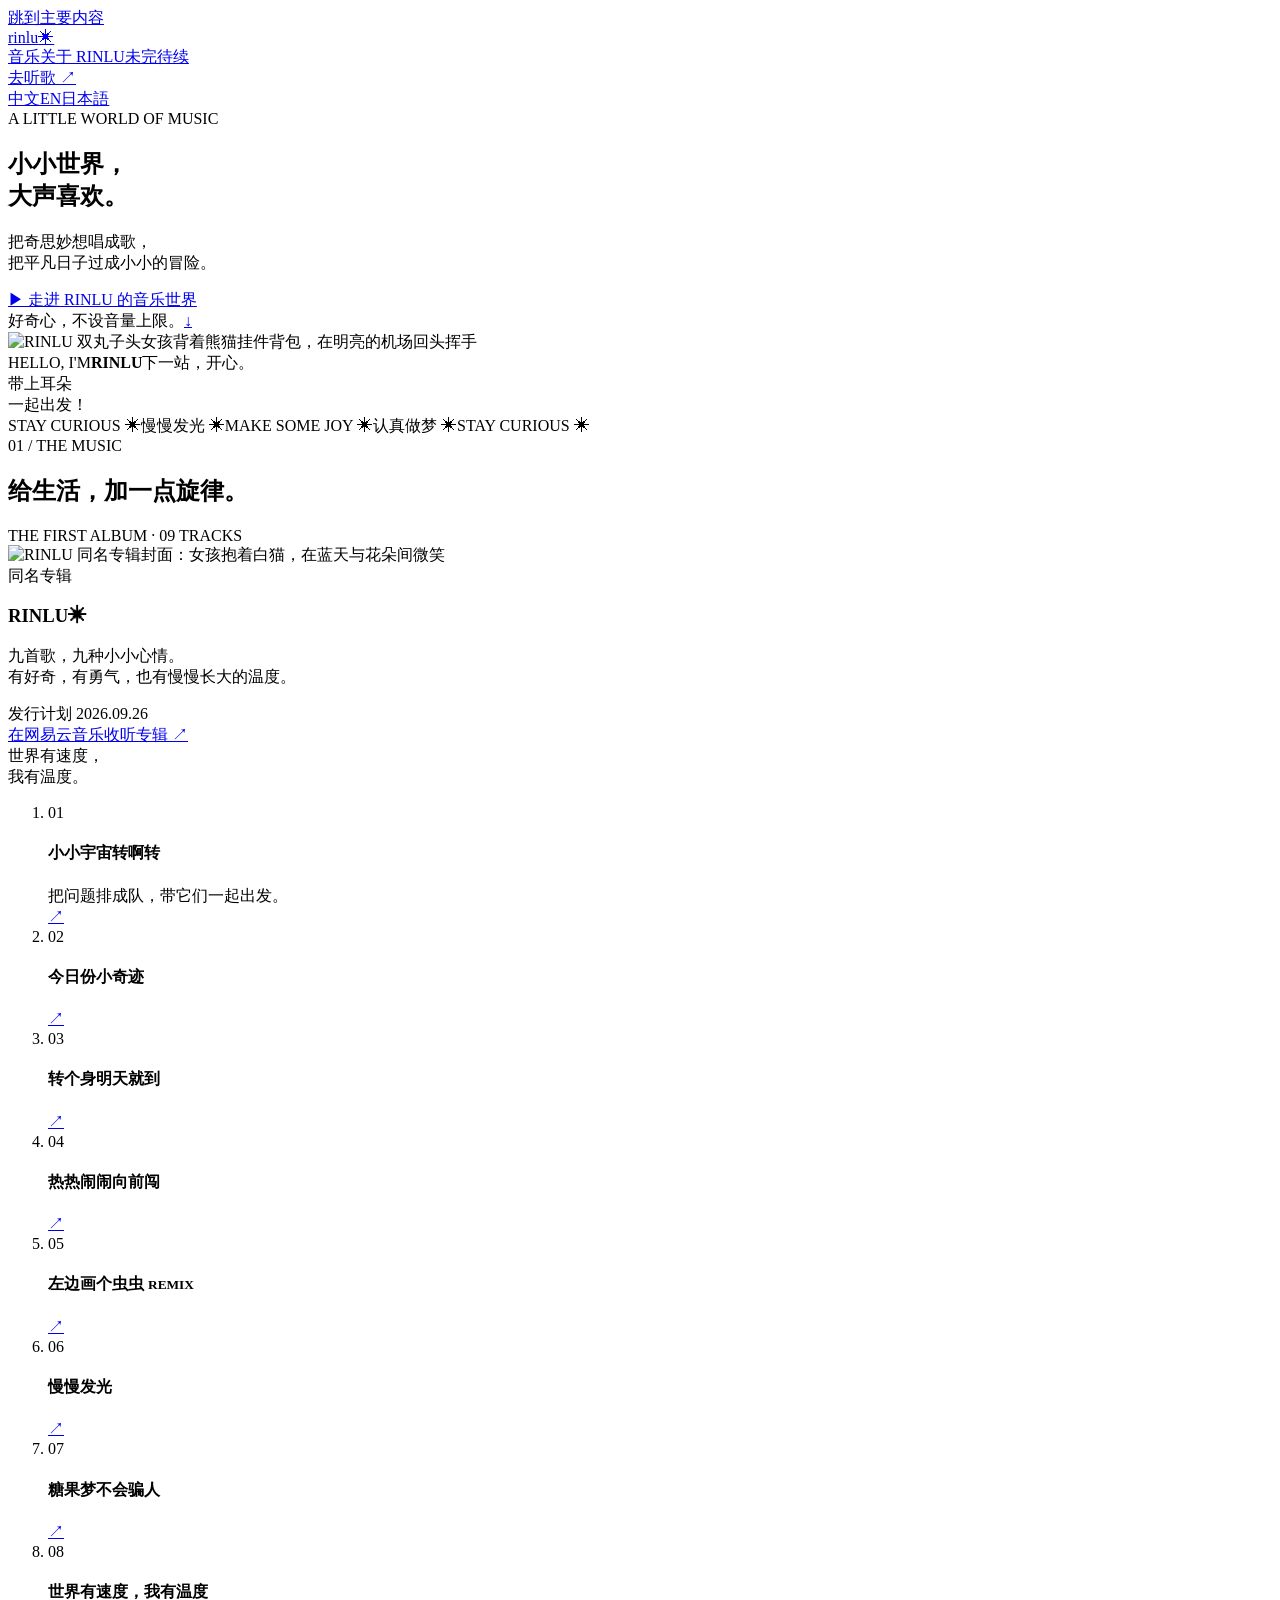
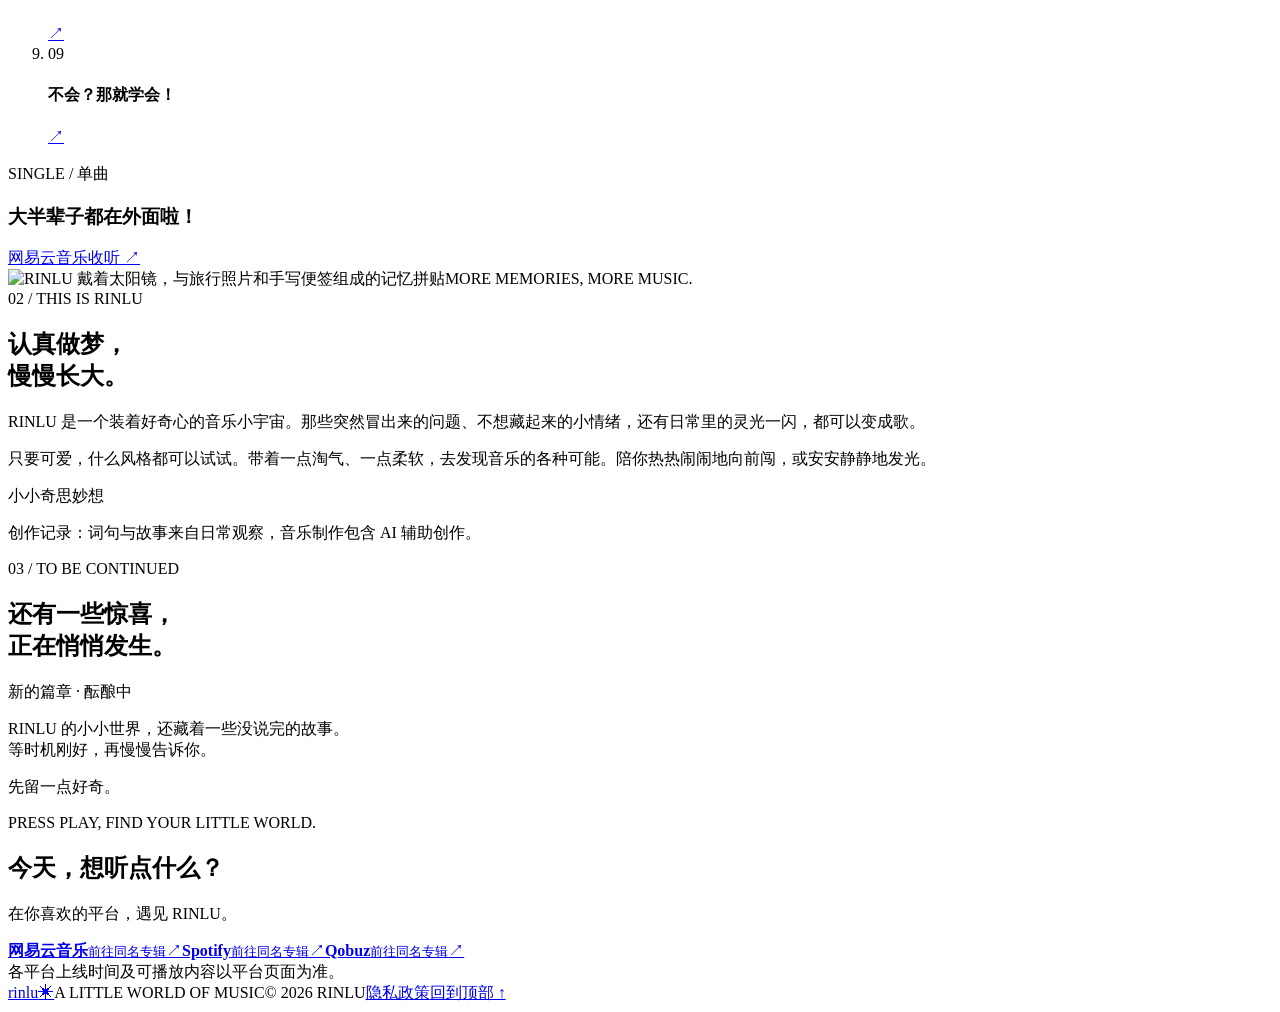
==== commit 12b1c347: "Brand: use lowercase Madimi One wordmark in site/index.html" ====
--- a/site/index.html
+++ b/site/index.html
@@ -10,7 +10,7 @@
 <link rel="alternate" hreflang="zh-CN" href="index.html"><link rel="alternate" hreflang="en" href="en.html"><link rel="alternate" hreflang="ja" href="ja.html"><link rel="alternate" hreflang="x-default" href="index.html"></head>
 <body>
 <a class="skip" href="#main">跳到主要内容</a>
-<header class="header"><a class="logo" href="#" aria-label="RINLU 首页">RINLU<span>✳</span></a><nav aria-label="主导航"><a href="#music">音乐</a><a href="#about">关于 RINLU</a><a href="#next">未完待续</a></nav><a class="nav-listen" href="https://music.163.com/#/album?id=397565520" target="_blank" rel="noopener noreferrer">去听歌 <span aria-hidden="true">↗</span></a><div class="language-switch" role="group" aria-label="语言切换"><a href="index.html" lang="zh-CN" hreflang="zh-CN" aria-current="page">中文</a><a href="en.html" lang="en" hreflang="en">EN</a><a href="ja.html" lang="ja" hreflang="ja">日本語</a></div></header>
+<header class="header"><a class="logo" href="#" aria-label="RINLU 首页">rinlu<span>✳</span></a><nav aria-label="主导航"><a href="#music">音乐</a><a href="#about">关于 RINLU</a><a href="#next">未完待续</a></nav><a class="nav-listen" href="https://music.163.com/#/album?id=397565520" target="_blank" rel="noopener noreferrer">去听歌 <span aria-hidden="true">↗</span></a><div class="language-switch" role="group" aria-label="语言切换"><a href="index.html" lang="zh-CN" hreflang="zh-CN" aria-current="page">中文</a><a href="en.html" lang="en" hreflang="en">EN</a><a href="ja.html" lang="ja" hreflang="ja">日本語</a></div></header>
 <main id="main">
 <section class="hero" aria-labelledby="hero-title"><div class="hero-copy"><div class="eyebrow">A LITTLE WORLD OF MUSIC</div><h1 id="hero-title">小小世界，<br>大声<span class="blue">喜欢。</span></h1><p>把奇思妙想唱成歌，<br>把平凡日子过成小小的冒险。</p><a class="button dark" href="https://music.163.com/#/album?id=397565520" target="_blank" rel="noopener noreferrer"><span aria-hidden="true">▶</span> 走进 RINLU 的音乐世界</a><div class="hero-bottom"><span>好奇心，不设音量上限。</span><a href="#music" aria-label="向下探索音乐">↓</a></div></div><div class="hero-art"><img src="/assets/rinlu-hero.webp" alt="RINLU 双丸子头女孩背着熊猫挂件背包，在明亮的机场回头挥手" width="1254" height="1254" fetchpriority="high"><div class="image-caption"><span>HELLO, I'M</span><strong>RINLU</strong><span>下一站，开心。</span></div><div class="sticker">带上耳朵<br>一起出发！</div></div></section>
 <div class="ticker" aria-hidden="true"><span>STAY CURIOUS ✳</span><span>慢慢发光 ✳</span><span>MAKE SOME JOY ✳</span><span>认真做梦 ✳</span><span>STAY CURIOUS ✳</span></div>
@@ -18,6 +18,6 @@
 <section id="about" class="about section"><div class="about-art"><img src="/assets/rinlu-memories.webp" loading="lazy" alt="RINLU 戴着太阳镜，与旅行照片和手写便签组成的记忆拼贴" width="1254" height="1254"><span class="photo-label">MORE MEMORIES, MORE MUSIC.</span></div><div class="about-copy"><div class="eyebrow">02 / THIS IS RINLU</div><h2>认真做梦，<br>慢慢长大。</h2><p>RINLU 是一个装着好奇心的音乐小宇宙。那些突然冒出来的问题、不想藏起来的小情绪，还有日常里的灵光一闪，都可以变成歌。</p><p>只要可爱，什么风格都可以试试。带着一点淘气、一点柔软，去发现音乐的各种可能。陪你热热闹闹地向前闯，或安安静静地发光。</p><div class="tags"><span>小小奇思妙想</span></div><p class="creation-note">创作记录：词句与故事来自日常观察，音乐制作包含 AI 辅助创作。</p></div></section>
 <section id="next" class="teaser section"><div><div class="eyebrow">03 / TO BE CONTINUED</div><h2>还有一些惊喜，<br>正在悄悄发生。</h2></div><div class="teaser-copy"><span class="status">新的篇章 · 酝酿中</span><p>RINLU 的小小世界，还藏着一些没说完的故事。<br>等时机刚好，再慢慢告诉你。</p><p class="small">先留一点好奇。</p></div></section>
 <section id="listen" class="listen section"><div class="eyebrow">PRESS PLAY, FIND YOUR LITTLE WORLD.</div><h2>今天，想听点什么？</h2><p>在你喜欢的平台，遇见 RINLU。</p><div class="platforms"><a href="https://music.163.com/#/album?id=397565520" target="_blank" rel="noopener noreferrer"><span><strong>网易云音乐</strong><small>前往同名专辑</small></span><span aria-hidden="true">↗</span></a><a href="https://open.spotify.com/album/0p4NkW11vsliBfYhaqOZvE" target="_blank" rel="noopener noreferrer"><span><strong>Spotify</strong><small>前往同名专辑</small></span><span aria-hidden="true">↗</span></a><a href="https://www.qobuz.com/us-en/album/rinlu-rinlu/zntpy4lhd74th" target="_blank" rel="noopener noreferrer"><span><strong>Qobuz</strong><small>前往同名专辑</small></span><span aria-hidden="true">↗</span></a></div><span class="availability">各平台上线时间及可播放内容以平台页面为准。</span></section>
-</main><footer><a class="logo" href="#" aria-label="回到首页">RINLU<span>✳</span></a><span>A LITTLE WORLD OF MUSIC</span><span>© 2026 RINLU</span><a href="/music/privacy">隐私政策</a><a href="#main">回到顶部 ↑</a></footer>
+</main><footer><a class="logo" href="#" aria-label="回到首页">rinlu<span>✳</span></a><span>A LITTLE WORLD OF MUSIC</span><span>© 2026 RINLU</span><a href="/music/privacy">隐私政策</a><a href="#main">回到顶部 ↑</a></footer>
 </body></html>
 
